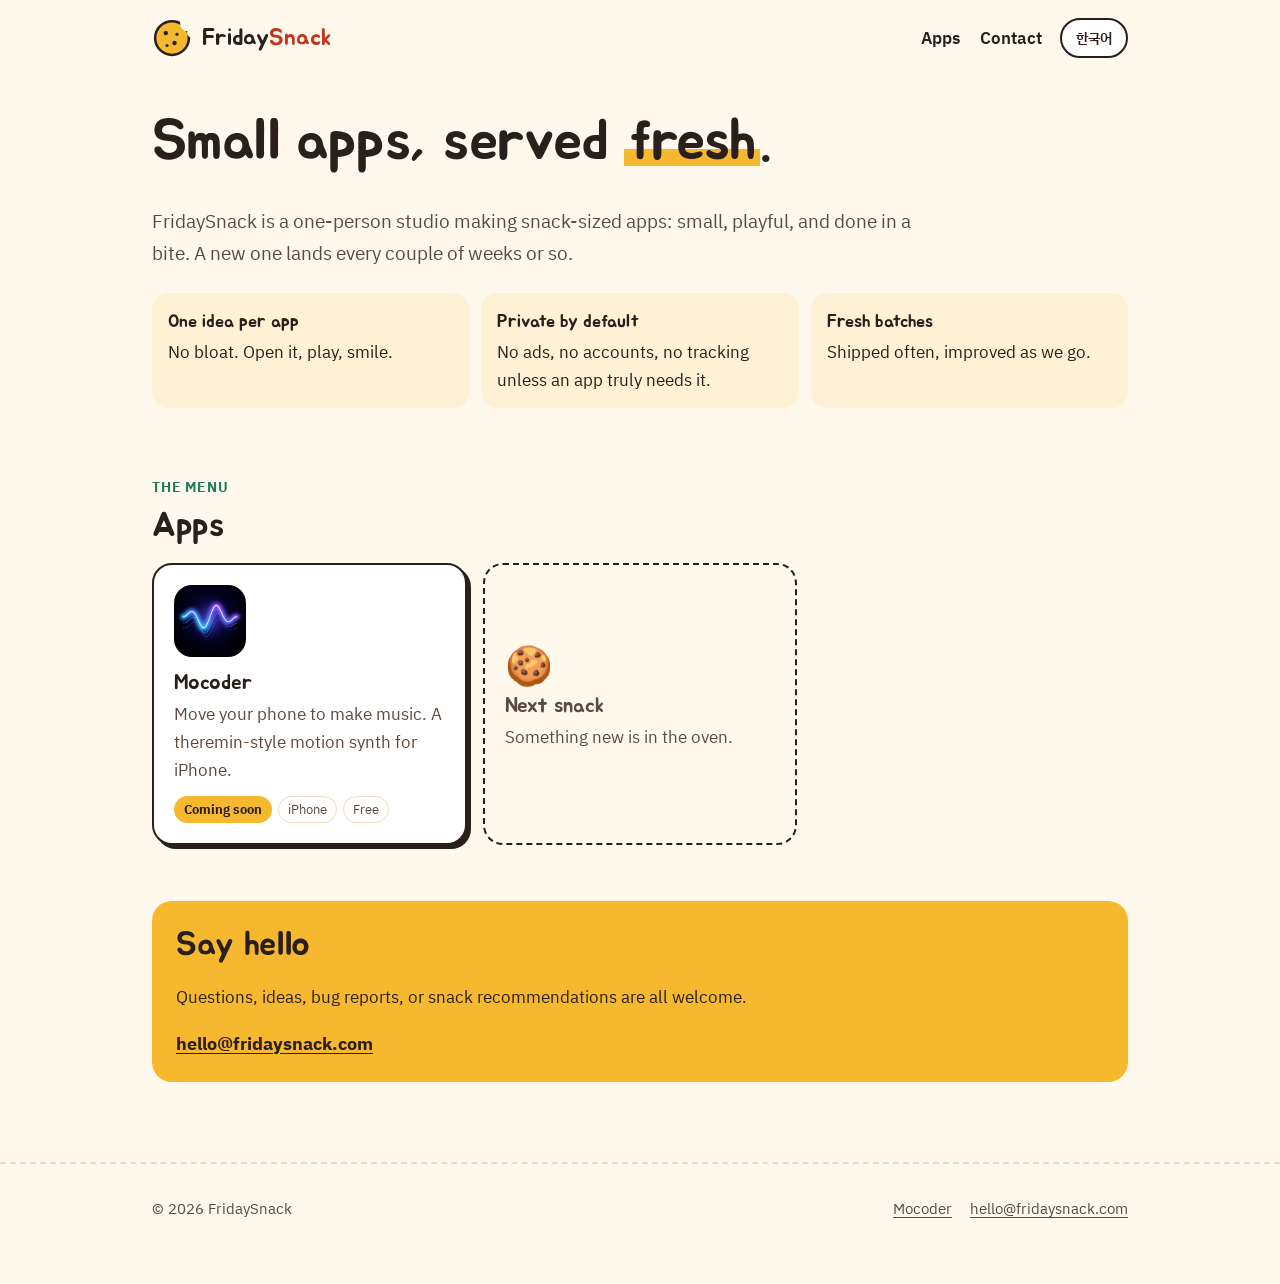
==== index.html @ 7e63fdcd "feat: FridaySnack static site with Mocoder app, privacy, and support pages Plain HTML + one CSS + ti" ====
<!doctype html>
<html lang="en" data-title-ko="FridaySnack — 한입 크기 앱 스튜디오">
<head>
<meta charset="utf-8">
<meta name="viewport" content="width=device-width, initial-scale=1">
<title>FridaySnack — snack-sized apps</title>
<script src="/assets/site.js"></script>
<meta name="description" content="FridaySnack is a one-person studio shipping small, playful, snack-sized apps on a regular basis. First up: Mocoder, a motion synthesizer for iPhone.">
<link rel="canonical" href="https://fridaysnack.com/">
<meta property="og:type" content="website">
<meta property="og:site_name" content="FridaySnack">
<meta property="og:title" content="FridaySnack — snack-sized apps">
<meta property="og:description" content="A one-person studio shipping small, playful apps regularly. First up: Mocoder, a motion synthesizer for iPhone.">
<meta property="og:url" content="https://fridaysnack.com/">
<meta property="og:image" content="https://fridaysnack.com/assets/og-fridaysnack.png">
<meta property="og:locale" content="en_US">
<meta property="og:locale:alternate" content="ko_KR">
<meta name="twitter:card" content="summary">
<meta name="theme-color" content="#fff8ec" media="(prefers-color-scheme: light)">
<meta name="theme-color" content="#1a1411" media="(prefers-color-scheme: dark)">
<link rel="icon" href="/favicon.svg" type="image/svg+xml">
<link rel="apple-touch-icon" href="/assets/apple-touch-icon.png">
<link rel="preconnect" href="https://fonts.googleapis.com">
<link rel="preconnect" href="https://fonts.gstatic.com" crossorigin>
<link rel="stylesheet" href="https://fonts.googleapis.com/css2?family=IBM+Plex+Sans+KR:wght@400;600;700&amp;family=Jua&amp;display=swap">
<link rel="stylesheet" href="/assets/site.css">
</head>
<body>
<a class="skip-link" href="#main"><span class="l-en" lang="en">Skip to content</span><span class="l-ko" lang="ko">본문 바로가기</span></a>

<header class="site-header">
  <div class="wrap">
    <a class="wordmark" href="/" aria-label="FridaySnack home">
      <svg viewBox="0 0 64 64" aria-hidden="true" focusable="false"><defs><mask id="bite-h"><rect width="64" height="64" fill="#fff"/><circle cx="57" cy="9" r="12" fill="#000"/><circle cx="63" cy="24" r="7" fill="#000"/></mask></defs><g mask="url(#bite-h)"><circle cx="32" cy="32" r="27" fill="#f5b82e" stroke="currentColor" stroke-width="4"/><circle cx="22" cy="24" r="3.5" fill="currentColor"/><circle cx="36" cy="40" r="3.5" fill="currentColor"/><circle cx="24" cy="44" r="2.5" fill="currentColor"/><circle cx="40" cy="26" r="2.5" fill="currentColor"/></g></svg>
      <span>Friday<span class="snack">Snack</span></span>
    </a>
    <nav class="site-nav" aria-label="Main">
      <a href="#apps"><span class="l-en" lang="en">Apps</span><span class="l-ko" lang="ko">앱</span></a>
      <a href="#contact"><span class="l-en" lang="en">Contact</span><span class="l-ko" lang="ko">문의</span></a>
      <button class="lang-toggle" type="button" hidden>한국어</button>
    </nav>
  </div>
</header>

<main id="main">
  <section class="hero">
    <div class="wrap">
      <h1>
        <span class="l-en" lang="en">Small apps, served <span class="squiggle">fresh</span>.</span>
        <span class="l-ko" lang="ko">작고 재밌는 앱을, <span class="squiggle">간식처럼</span>.</span>
      </h1>
      <p class="lede l-en" lang="en">FridaySnack is a one-person studio making snack-sized apps: small, playful, and done in a bite. A new one lands every couple of weeks or so.</p>
      <p class="lede l-ko" lang="ko">FridaySnack은 혼자 꾸리는 작은 스튜디오입니다. 한입에 즐길 수 있는 가볍고 재밌는 앱과 서비스를 2주에 하나쯤 꾸준히 내놓습니다.</p>
      <ul class="rules">
        <li>
          <strong><span class="l-en" lang="en">One idea per app</span><span class="l-ko" lang="ko">앱 하나에 아이디어 하나</span></strong>
          <span class="l-en" lang="en">No bloat. Open it, play, smile.</span><span class="l-ko" lang="ko">군더더기 없이. 열고, 놀고, 웃고.</span>
        </li>
        <li>
          <strong><span class="l-en" lang="en">Private by default</span><span class="l-ko" lang="ko">기본은 개인정보 보호</span></strong>
          <span class="l-en" lang="en">No ads, no accounts, no tracking unless an app truly needs it.</span><span class="l-ko" lang="ko">꼭 필요하지 않다면 광고, 계정, 추적은 없습니다.</span>
        </li>
        <li>
          <strong><span class="l-en" lang="en">Fresh batches</span><span class="l-ko" lang="ko">자주 굽기</span></strong>
          <span class="l-en" lang="en">Shipped often, improved as we go.</span><span class="l-ko" lang="ko">자주 내놓고, 쓰면서 다듬습니다.</span>
        </li>
      </ul>
    </div>
  </section>

  <section class="section" id="apps" aria-labelledby="apps-title">
    <div class="wrap">
      <span class="eyebrow"><span class="l-en" lang="en">The menu</span><span class="l-ko" lang="ko">메뉴판</span></span>
      <h2 id="apps-title"><span class="l-en" lang="en">Apps</span><span class="l-ko" lang="ko">앱</span></h2>
      <ul class="app-grid">
        <!-- One <li class="app-card"> per app. Copy this block to add a new one (see README). -->
        <li class="app-card">
          <img src="/mocoder/icon-256.png" width="72" height="72" alt="">
          <h3><a href="/mocoder/">Mocoder</a></h3>
          <p class="l-en" lang="en">Move your phone to make music. A theremin-style motion synth for iPhone.</p>
          <p class="l-ko" lang="ko">폰을 움직여 연주하는 모션 악기. 테레민처럼 공중에서 연주하는 iPhone 신디사이저.</p>
          <div class="meta">
            <span class="pill"><span class="l-en" lang="en">Coming soon</span><span class="l-ko" lang="ko">출시 예정</span></span>
            <span class="tag">iPhone</span>
            <span class="tag"><span class="l-en" lang="en">Free</span><span class="l-ko" lang="ko">무료</span></span>
          </div>
        </li>
        <li class="app-card app-card--next">
          <div class="oven" aria-hidden="true">🍪</div>
          <h3><span class="l-en" lang="en">Next snack</span><span class="l-ko" lang="ko">다음 간식</span></h3>
          <p class="l-en" lang="en">Something new is in the oven.</p>
          <p class="l-ko" lang="ko">새로운 앱이 오븐에서 굽히는 중입니다.</p>
        </li>
      </ul>
    </div>
  </section>

  <section class="section" id="contact" aria-labelledby="contact-title">
    <div class="wrap">
      <div class="contact-box">
        <h2 id="contact-title"><span class="l-en" lang="en">Say hello</span><span class="l-ko" lang="ko">연락하기</span></h2>
        <p class="l-en" lang="en">Questions, ideas, bug reports, or snack recommendations are all welcome.</p>
        <p class="l-ko" lang="ko">질문, 아이디어, 버그 제보, 간식 추천까지 무엇이든 환영합니다.</p>
        <a href="mailto:hello@fridaysnack.com">hello@fridaysnack.com</a>
      </div>
    </div>
  </section>
</main>

<footer class="site-footer">
  <div class="wrap">
    <p>© 2026 FridaySnack</p>
    <ul>
      <li><a href="/mocoder/">Mocoder</a></li>
      <li><a href="mailto:hello@fridaysnack.com">hello@fridaysnack.com</a></li>
    </ul>
  </div>
</footer>
</body>
</html>
---- assets/site.css ----
/* FridaySnack — shared stylesheet. One file for every page. */

:root {
  color-scheme: light dark;
  --bg: #fff8ec;
  --surface: #ffffff;
  --surface-2: #fff1d6;
  --ink: #2a1f1a;
  --ink-soft: #5c4a3f;
  --line: #ecdcc0;
  --accent: #f5b82e;      /* mustard */
  --accent-ink: #2a1f1a;
  --tomato: #c2371f;      /* links, highlights (>= 4.5:1 on --bg) */
  --mint: #1f7a5a;
  --focus: #2a6df4;
  --shadow: 0 1px 0 rgba(42, 31, 26, 0.06), 0 8px 24px rgba(42, 31, 26, 0.08);
  --radius: 20px;
  --font-display: "Jua", "IBM Plex Sans KR", system-ui, sans-serif;
  --font-body: "IBM Plex Sans KR", -apple-system, BlinkMacSystemFont,
    "Apple SD Gothic Neo", "Segoe UI", Roboto, sans-serif;
}

@media (prefers-color-scheme: dark) {
  :root {
    --bg: #1a1411;
    --surface: #251d18;
    --surface-2: #2f251e;
    --ink: #f6eee3;
    --ink-soft: #cbbcad;
    --line: #3d3128;
    --accent: #f5b82e;
    --accent-ink: #1a1411;
    --tomato: #ff8a73;
    --mint: #6fd6ad;
    --focus: #8fb4ff;
    --shadow: 0 1px 0 rgba(0, 0, 0, 0.3), 0 8px 24px rgba(0, 0, 0, 0.35);
  }
}

/* ---------- base ---------- */
*,
*::before,
*::after { box-sizing: border-box; }

html { -webkit-text-size-adjust: 100%; }

body {
  margin: 0;
  background: var(--bg);
  color: var(--ink);
  font-family: var(--font-body);
  font-size: 1.0625rem;
  line-height: 1.65;
  word-break: keep-all;
  overflow-wrap: anywhere;
}

img, svg { display: block; max-width: 100%; }

a { color: var(--tomato); text-underline-offset: 0.18em; }
a:hover { text-decoration-thickness: 2px; }

:focus-visible {
  outline: 3px solid var(--focus);
  outline-offset: 3px;
  border-radius: 6px;
}

h1, h2, h3 {
  font-family: var(--font-display);
  font-weight: 400;
  line-height: 1.2;
  letter-spacing: -0.01em;
  margin: 0 0 0.5em;
}
h1 { font-size: clamp(2.1rem, 7vw, 3.6rem); }
h2 { font-size: clamp(1.5rem, 4.5vw, 2.1rem); }
h3 { font-size: 1.3rem; }
p { margin: 0 0 1em; }

.skip-link {
  position: absolute;
  left: 16px;
  top: -100px;
  background: var(--accent);
  color: var(--accent-ink);
  padding: 8px 14px;
  border-radius: 999px;
  z-index: 10;
}
.skip-link:focus { top: 12px; }

.wrap {
  width: 100%;
  max-width: 1040px;
  margin: 0 auto;
  padding: 0 16px;
}
@media (min-width: 720px) { .wrap { padding: 0 32px; } }

.narrow { max-width: 760px; }

/* ---------- language toggle ----------
   No JS: <html> has no data-lang, so both languages show (EN first).
   With JS: site.js sets data-lang="en" | "ko" and the other one hides. */
html[data-lang="en"] .l-ko,
html[data-lang="ko"] .l-en { display: none !important; }
html:not([data-lang]) span.l-en + span.l-ko::before { content: " / "; }
html:not([data-lang]) .lang-toggle { display: none; }

.lang-toggle {
  font: inherit;
  font-size: 0.9rem;
  font-weight: 600;
  color: var(--ink);
  background: var(--surface);
  border: 2px solid var(--ink);
  border-radius: 999px;
  padding: 4px 14px;
  min-height: 40px;
  cursor: pointer;
}
.lang-toggle:hover { background: var(--accent); color: var(--accent-ink); }

/* ---------- header / footer ---------- */
.site-header { padding: 16px 0; }
.site-header .wrap {
  display: flex;
  align-items: center;
  justify-content: space-between;
  gap: 12px;
  flex-wrap: wrap;
}
.site-nav {
  display: flex;
  align-items: center;
  gap: 4px 16px;
  flex-wrap: wrap;
}
.site-nav a {
  color: var(--ink);
  text-decoration: none;
  font-weight: 600;
  padding: 8px 2px;
}
.site-nav a:hover { color: var(--tomato); }

.wordmark {
  display: inline-flex;
  align-items: center;
  gap: 10px;
  color: var(--ink);
  text-decoration: none;
  font-family: var(--font-display);
  font-size: 1.5rem;
  line-height: 1;
}
.wordmark svg { width: 40px; height: 40px; flex: none; }
.wordmark .snack { color: var(--tomato); }

.site-footer {
  margin-top: 72px;
  padding: 32px 0 48px;
  border-top: 2px dashed var(--line);
  color: var(--ink-soft);
  font-size: 0.95rem;
}
.site-footer .wrap {
  display: flex;
  flex-wrap: wrap;
  gap: 12px 24px;
  justify-content: space-between;
}
.site-footer ul {
  list-style: none;
  margin: 0;
  padding: 0;
  display: flex;
  flex-wrap: wrap;
  gap: 8px 18px;
}
.site-footer a { color: var(--ink-soft); }

/* ---------- sections ---------- */
.section { padding: 48px 0 8px; }
.eyebrow {
  display: inline-block;
  font-size: 0.85rem;
  font-weight: 700;
  letter-spacing: 0.06em;
  text-transform: uppercase;
  color: var(--mint);
  margin-bottom: 8px;
}
.lede { font-size: 1.2rem; color: var(--ink-soft); max-width: 40em; }

/* ---------- home hero ---------- */
.hero { padding: 32px 0 16px; }
.hero h1 .squiggle {
  background: linear-gradient(transparent 62%, var(--accent) 62%, var(--accent) 92%, transparent 92%);
  padding: 0 0.08em;
}

.rules {
  list-style: none;
  padding: 0;
  margin: 24px 0 0;
  display: grid;
  gap: 12px;
  grid-template-columns: repeat(auto-fit, minmax(200px, 1fr));
}
.rules li {
  background: var(--surface-2);
  border-radius: 16px;
  padding: 14px 16px;
}
.rules strong { display: block; font-family: var(--font-display); font-weight: 400; font-size: 1.15rem; }

/* ---------- app grid ---------- */
.app-grid {
  list-style: none;
  padding: 0;
  margin: 16px 0 0;
  display: grid;
  gap: 16px;
  grid-template-columns: repeat(auto-fill, minmax(260px, 1fr));
}
.app-card {
  position: relative;
  background: var(--surface);
  border: 2px solid var(--ink);
  border-radius: var(--radius);
  padding: 20px;
  box-shadow: 4px 4px 0 var(--ink);
  transition: transform 0.15s ease, box-shadow 0.15s ease;
}
.app-card:hover,
.app-card:focus-within { transform: translate(-2px, -2px); box-shadow: 6px 6px 0 var(--ink); }
.app-card img {
  width: 72px;
  height: 72px;
  border-radius: 18px;
  margin-bottom: 14px;
}
.app-card h3 { margin-bottom: 4px; }
.app-card h3 a { color: var(--ink); text-decoration: none; }
/* whole card clickable via the title link */
.app-card h3 a::after { content: ""; position: absolute; inset: 0; border-radius: var(--radius); }
.app-card p { color: var(--ink-soft); margin-bottom: 12px; }
.app-card--next {
  border-style: dashed;
  box-shadow: none;
  background: transparent;
  color: var(--ink-soft);
  display: flex;
  flex-direction: column;
  justify-content: center;
}
.app-card--next:hover { transform: none; box-shadow: none; }
.oven { font-size: 2.4rem; line-height: 1; margin-bottom: 10px; }

.pill {
  display: inline-block;
  font-size: 0.8rem;
  font-weight: 700;
  padding: 3px 10px;
  border-radius: 999px;
  background: var(--accent);
  color: var(--accent-ink);
}
.meta { display: flex; flex-wrap: wrap; gap: 6px; align-items: center; }
.tag {
  font-size: 0.8rem;
  padding: 2px 9px;
  border-radius: 999px;
  border: 1px solid var(--line);
  color: var(--ink-soft);
}

.contact-box {
  background: var(--accent);
  color: var(--accent-ink);
  border-radius: var(--radius);
  padding: 24px;
}
.contact-box a { color: var(--accent-ink); font-weight: 700; font-size: 1.15rem; }

/* ---------- app page (Mocoder) ---------- */
.breadcrumb { font-size: 0.95rem; margin: 0 0 12px; }
.breadcrumb a { color: var(--ink-soft); }

.app-hero {
  /* The app's own palette: deep night + neon blue/violet glow, same in both schemes */
  --glow-a: #38bdf8;
  --glow-b: #a855f7;
  background:
    radial-gradient(60% 80% at 20% 30%, rgba(56, 189, 248, 0.28), transparent 70%),
    radial-gradient(60% 80% at 85% 20%, rgba(168, 85, 247, 0.32), transparent 70%),
    #0b0a1f;
  color: #f2f0ff;
  border-radius: 28px;
  padding: 28px 20px 32px;
  display: grid;
  gap: 20px;
  align-items: center;
}
@media (min-width: 760px) {
  .app-hero { grid-template-columns: auto 1fr; padding: 48px; gap: 40px; }
}
.app-hero img.app-icon {
  width: 128px;
  height: 128px;
  border-radius: 29px;
  box-shadow: 0 0 0 1px rgba(255, 255, 255, 0.12), 0 12px 40px rgba(120, 90, 255, 0.45);
}
@media (min-width: 760px) { .app-hero img.app-icon { width: 180px; height: 180px; border-radius: 40px; } }
.app-hero h1 { margin-bottom: 0.15em; }
.app-hero .tagline { font-size: 1.25rem; color: #c9c4ff; margin-bottom: 0.6em; }
.app-hero p { color: #dcd8f5; }
.app-hero .facts { font-size: 0.95rem; color: #b8b3dc; margin: 14px 0 0; }

.store-btn {
  display: inline-flex;
  align-items: center;
  gap: 10px;
  min-height: 52px;
  padding: 10px 20px;
  border-radius: 14px;
  font-weight: 700;
  text-decoration: none;
  background: #ffffff;
  color: #0b0a1f;
  border: 2px solid #ffffff;
}
.store-btn--soon {
  background: transparent;
  color: #f2f0ff;
  border: 2px dashed rgba(242, 240, 255, 0.6);
  cursor: default;
}
.store-btn svg { width: 22px; height: 22px; flex: none; }

.steps {
  counter-reset: step;
  list-style: none;
  padding: 0;
  margin: 16px 0 0;
  display: grid;
  gap: 14px;
  grid-template-columns: repeat(auto-fit, minmax(220px, 1fr));
}
.steps li {
  counter-increment: step;
  background: var(--surface);
  border: 1px solid var(--line);
  border-radius: 16px;
  padding: 16px 16px 16px 60px;
  position: relative;
}
.steps li::before {
  content: counter(step);
  position: absolute;
  left: 16px;
  top: 14px;
  width: 32px;
  height: 32px;
  border-radius: 50%;
  background: var(--accent);
  color: var(--accent-ink);
  font-family: var(--font-display);
  font-size: 1.1rem;
  display: grid;
  place-items: center;
}

.cards {
  display: grid;
  gap: 16px;
  grid-template-columns: repeat(auto-fit, minmax(260px, 1fr));
  margin-top: 16px;
}
.card {
  background: var(--surface);
  border: 1px solid var(--line);
  border-radius: var(--radius);
  padding: 20px;
  box-shadow: var(--shadow);
}
.card p:last-child, .card ul:last-child { margin-bottom: 0; }
.card ul { padding-left: 1.2em; margin: 0 0 1em; }

.themes {
  list-style: none;
  padding: 0;
  margin: 16px 0 0;
  display: grid;
  gap: 12px;
  grid-template-columns: repeat(auto-fill, minmax(150px, 1fr));
}
.themes li {
  background: var(--surface);
  border: 1px solid var(--line);
  border-radius: 16px;
  padding: 10px 10px 12px;
  font-weight: 600;
  font-size: 0.95rem;
}
.swatch {
  height: 72px;
  border-radius: 10px;
  margin-bottom: 8px;
  background: #0b0a1f;
}
.sw-wave {
  background:
    repeating-linear-gradient(170deg, transparent 0 9px, rgba(120, 200, 255, 0.55) 9px 11px),
    #0b0a1f;
}
.sw-trail { background: linear-gradient(100deg, #0b0a1f 10%, #1b6f8f 45%, #6e3ad6 75%, #0b0a1f 100%); }
.sw-nebula {
  background:
    radial-gradient(circle at 30% 40%, #d946ef 0, transparent 45%),
    radial-gradient(circle at 70% 60%, #3b82f6 0, transparent 50%),
    #120a24;
}
.sw-kaleido { background: conic-gradient(from 0deg, #f472b6, #facc15, #34d399, #60a5fa, #a78bfa, #f472b6); }
.sw-warp { background: radial-gradient(circle, #ffffff 0 4%, #60a5fa 10%, #312e81 35%, #050414 70%); }
.sw-curtain {
  background:
    repeating-linear-gradient(90deg, rgba(52, 211, 153, 0.0) 0 6px, rgba(52, 211, 153, 0.35) 6px 8px),
    linear-gradient(180deg, #34d399 0%, #6d28d9 60%, #0b0a1f 100%);
}

.privacy-callout {
  display: grid;
  gap: 8px;
  background: var(--surface-2);
  border: 2px solid var(--mint);
  border-radius: var(--radius);
  padding: 24px;
}
.privacy-callout h2 { margin: 0; }
.checks { list-style: none; padding: 0; margin: 4px 0 8px; display: grid; gap: 4px; }
.checks li::before { content: "✓ "; color: var(--mint); font-weight: 700; }

.btn-row { display: flex; flex-wrap: wrap; gap: 10px; margin-top: 8px; }
.btn {
  display: inline-flex;
  align-items: center;
  min-height: 44px;
  padding: 8px 18px;
  border-radius: 999px;
  border: 2px solid var(--ink);
  color: var(--ink);
  background: var(--surface);
  font-weight: 700;
  text-decoration: none;
}
.btn:hover { background: var(--accent); color: var(--accent-ink); }

/* ---------- long-form docs (privacy, support) ---------- */
.doc h1 { font-size: clamp(1.9rem, 6vw, 2.8rem); }
.doc h2 { font-size: 1.4rem; margin-top: 2em; }
.doc .date { color: var(--ink-soft); }
.doc ol, .doc ul { padding-left: 1.3em; }
.doc li { margin-bottom: 0.4em; }
.doc .email { font-weight: 700; font-size: 1.15rem; }
/* When both languages show (no JS), set Korean blocks slightly apart */
html:not([data-lang]) .doc p.l-ko,
html:not([data-lang]) .doc div.l-ko { color: var(--ink-soft); }

details.faq {
  background: var(--surface);
  border: 1px solid var(--line);
  border-radius: 16px;
  padding: 0 18px;
  margin: 12px 0;
}
details.faq summary {
  cursor: pointer;
  font-weight: 700;
  padding: 14px 0;
  list-style-position: outside;
}
details.faq[open] summary { border-bottom: 1px dashed var(--line); margin-bottom: 12px; }
details.faq > div { padding-bottom: 6px; }

/* ---------- 404 ---------- */
.notfound { text-align: center; padding: 64px 0 24px; }
.notfound svg { width: 120px; height: 120px; margin: 0 auto 20px; }

@media (prefers-reduced-motion: reduce) {
  * { transition: none !important; }
}

.h3-size { font-size: 1.3rem; }
.btn-row--center { justify-content: center; }
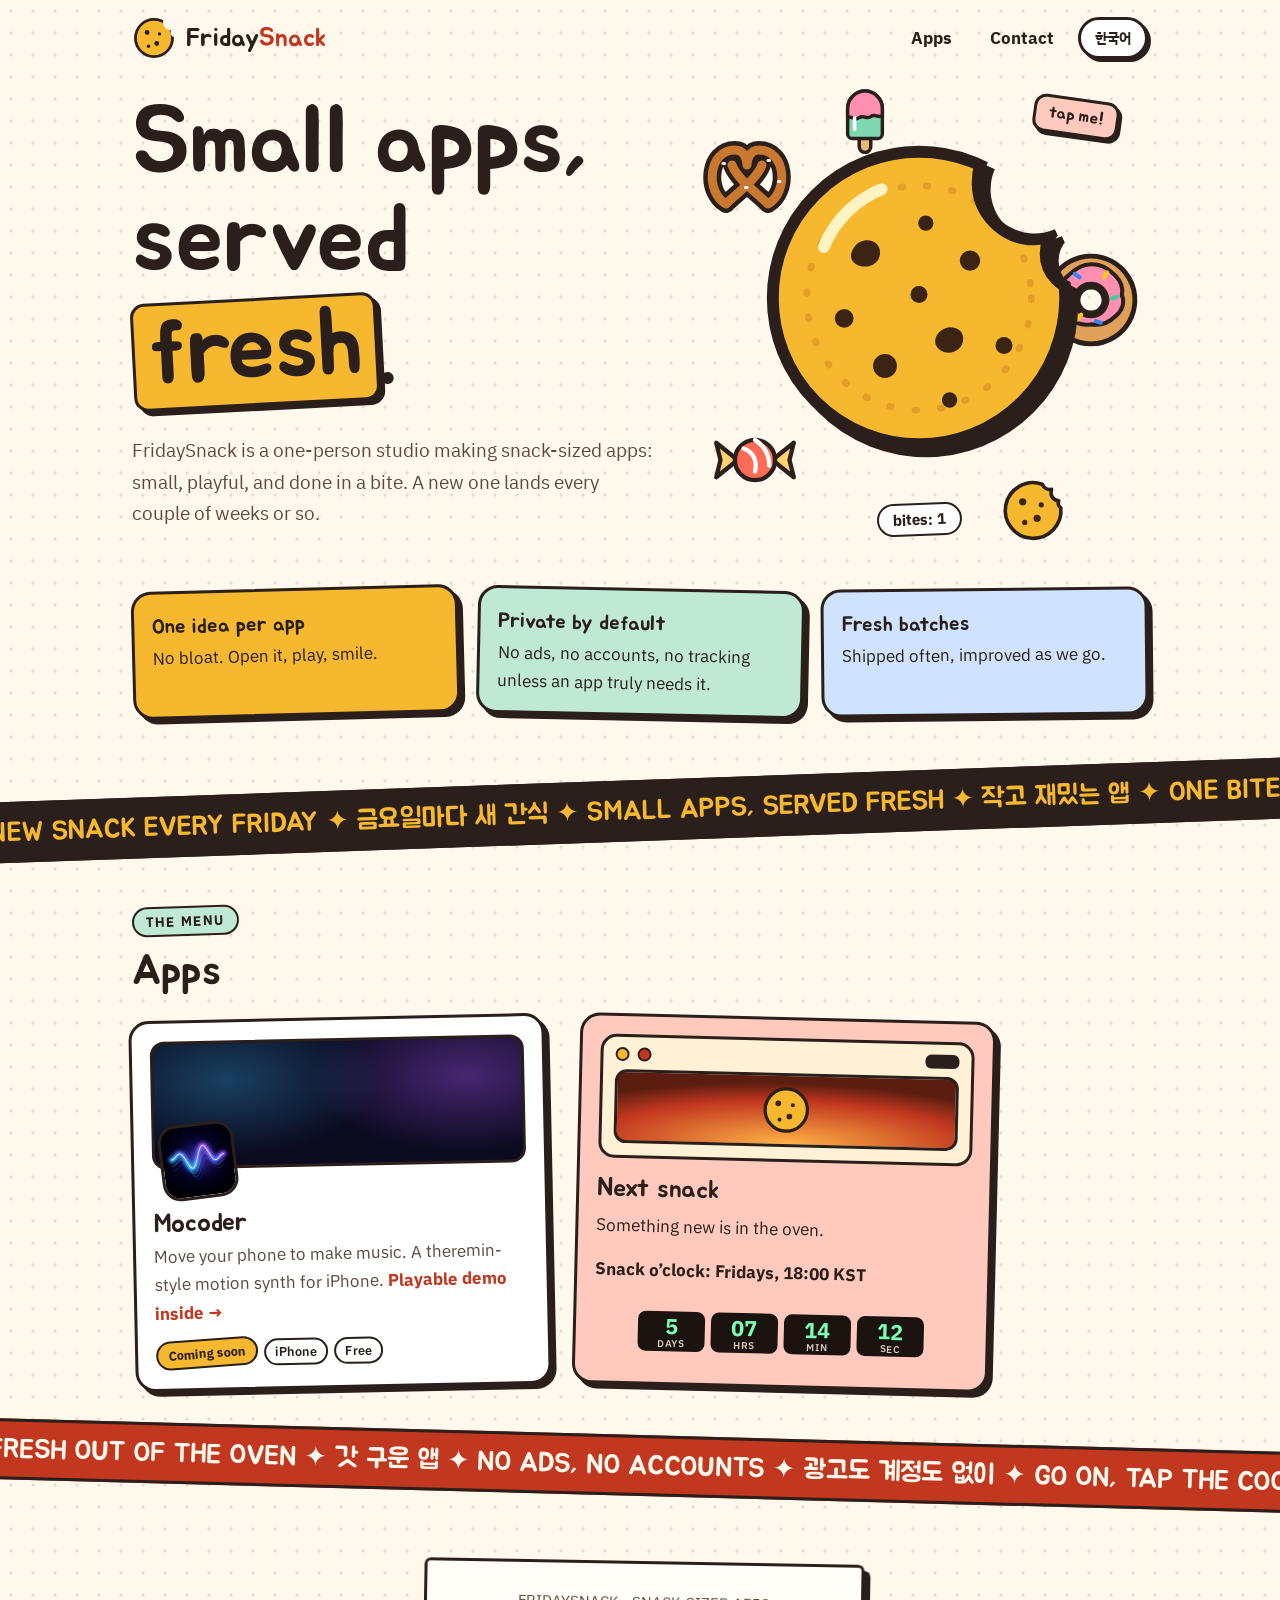
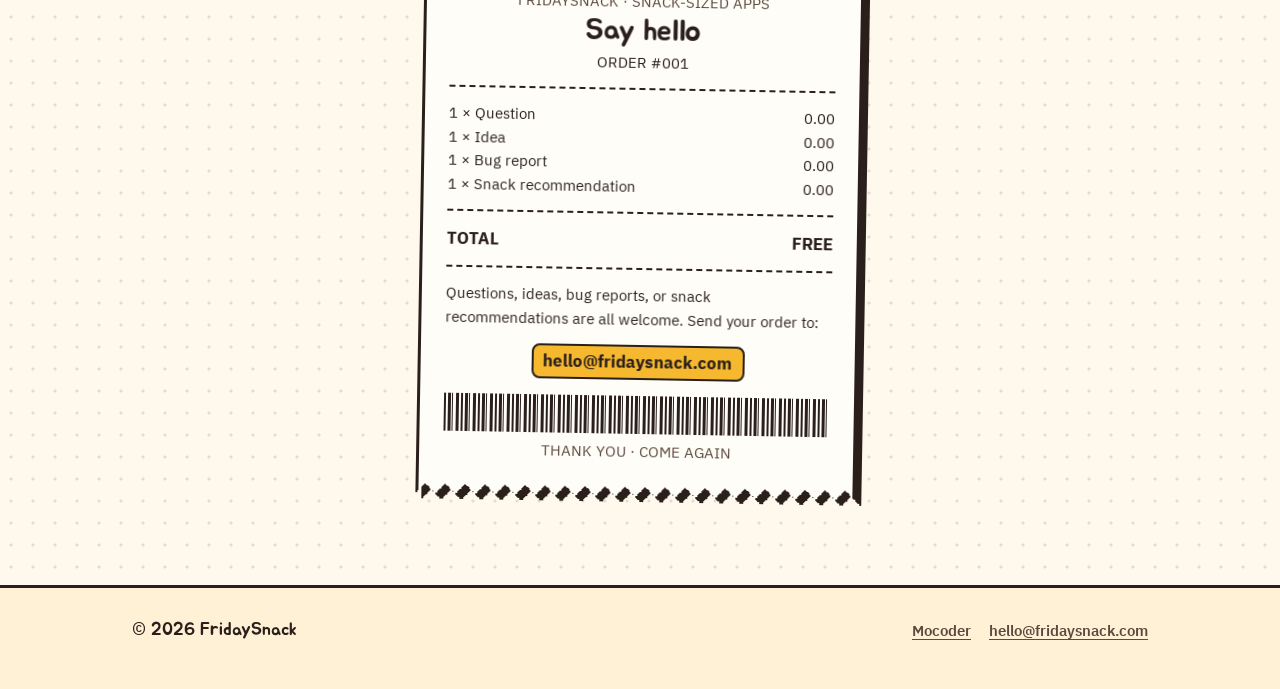
==== commit 75af5c2f: "feat: playful sticker redesign with bite-able cookie and theremin demo - Sticker / playful-brutalist" ====
--- a/index.html
+++ b/index.html
@@ -24,6 +24,7 @@
 <link rel="preconnect" href="https://fonts.gstatic.com" crossorigin>
 <link rel="stylesheet" href="https://fonts.googleapis.com/css2?family=IBM+Plex+Sans+KR:wght@400;600;700&amp;family=Jua&amp;display=swap">
 <link rel="stylesheet" href="/assets/site.css">
+<script src="/assets/home.js" defer></script>
 </head>
 <body>
 <a class="skip-link" href="#main"><span class="l-en" lang="en">Skip to content</span><span class="l-ko" lang="ko">본문 바로가기</span></a>
@@ -45,28 +46,91 @@
 <main id="main">
   <section class="hero">
     <div class="wrap">
-      <h1>
-        <span class="l-en" lang="en">Small apps, served <span class="squiggle">fresh</span>.</span>
-        <span class="l-ko" lang="ko">작고 재밌는 앱을, <span class="squiggle">간식처럼</span>.</span>
-      </h1>
-      <p class="lede l-en" lang="en">FridaySnack is a one-person studio making snack-sized apps: small, playful, and done in a bite. A new one lands every couple of weeks or so.</p>
-      <p class="lede l-ko" lang="ko">FridaySnack은 혼자 꾸리는 작은 스튜디오입니다. 한입에 즐길 수 있는 가볍고 재밌는 앱과 서비스를 2주에 하나쯤 꾸준히 내놓습니다.</p>
+      <div class="hero-copy">
+        <h1>
+          <span class="l-en" lang="en">Small apps, served <span class="squiggle">fresh</span>.</span>
+          <span class="l-ko" lang="ko">작고 재밌는 앱을, <span class="squiggle">간식처럼</span>.</span>
+        </h1>
+        <p class="lede l-en" lang="en">FridaySnack is a one-person studio making snack-sized apps: small, playful, and done in a bite. A new one lands every couple of weeks or so.</p>
+        <p class="lede l-ko" lang="ko">FridaySnack은 혼자 꾸리는 작은 스튜디오입니다. 한입에 즐길 수 있는 가볍고 재밌는 앱과 서비스를 2주에 하나쯤 꾸준히 내놓습니다.</p>
+      </div>
+
+      <div class="cookie-stage" data-anim>
+        <div class="floaters" aria-hidden="true">
+          <!-- Snack stickers. data-depth = parallax strength (home.js). -->
+          <div class="floater f-pretzel" data-depth="1.2">
+            <svg viewBox="0 0 64 64" focusable="false"><g fill="none" stroke-linecap="round" stroke-linejoin="round"><path d="M18 50C4 42 6 14 24 14c6 0 8 6 8 10 0-4 2-10 8-10 18 0 20 28 6 36M18 50c8-8 20-16 24-26M46 50c-8-8-20-16-24-26" stroke="currentColor" stroke-width="12"/><path d="M18 50C4 42 6 14 24 14c6 0 8 6 8 10 0-4 2-10 8-10 18 0 20 28 6 36M18 50c8-8 20-16 24-26M46 50c-8-8-20-16-24-26" stroke="#c8782f" stroke-width="6"/></g><g fill="#fff"><rect x="15" y="22" width="3" height="2" rx="1"/><rect x="45" y="20" width="3" height="2" rx="1"/><rect x="30" y="38" width="3" height="2" rx="1"/><rect x="52" y="34" width="3" height="2" rx="1"/></g></svg>
+          </div>
+          <div class="floater f-donut" data-depth="0.8">
+            <svg viewBox="0 0 64 64" focusable="false"><path d="M32 5a27 27 0 1 0 .01 0Zm0 19a8 8 0 1 1-.01 0Z" fill="#e0a05a" fill-rule="evenodd" stroke="currentColor" stroke-width="3"/><path d="M32 10c7 0 11 3 15 7 3 3 5 7 4 12 2 5 0 10-4 13-4 4-9 6-15 5-5 1-10-1-14-5-4-3-6-8-5-13-1-5 1-9 5-12 4-4 8-7 14-7Zm0 12a10 10 0 1 1-.01 0Z" fill="#ff8fb1" fill-rule="evenodd" stroke="currentColor" stroke-width="2.5"/><g stroke-width="2.5" stroke-linecap="round"><path d="M22 16l3 2" stroke="#3b82f6"/><path d="M42 15l-2 3" stroke="#facc15"/><path d="M48 30l-3 1" stroke="#34d399"/><path d="M18 34l3-1" stroke="#fff"/><path d="M38 46l-3-1" stroke="#3b82f6"/><path d="M24 44l2-3" stroke="#facc15"/></g></svg>
+          </div>
+          <div class="floater f-candy" data-depth="1.5">
+            <svg viewBox="0 0 64 64" focusable="false"><g stroke="currentColor" stroke-width="3" stroke-linejoin="round"><path d="M20 32 5 20l3 12-3 12Z" fill="#ffd36e"/><path d="m44 32 15-12-3 12 3 12Z" fill="#ffd36e"/><circle cx="32" cy="32" r="14" fill="#ff6b57"/></g><path d="M24 24c6 2 10 8 8 16M32 18c6 4 10 10 10 18" fill="none" stroke="#fff" stroke-width="3" stroke-linecap="round"/></svg>
+          </div>
+          <div class="floater f-cookie" data-depth="0.6">
+            <svg viewBox="0 0 64 64" focusable="false"><path d="M50 12a8 8 0 0 0 7 11 6 6 0 0 0 2 7A27 27 0 1 1 41 7a8 8 0 0 0 9 5Z" fill="#f5b82e" stroke="currentColor" stroke-width="3.5" stroke-linejoin="round"/><g fill="#3b2414"><circle cx="22" cy="24" r="3.5"/><circle cx="36" cy="40" r="3.5"/><circle cx="24" cy="44" r="2.5"/><circle cx="40" cy="27" r="2.5"/></g></svg>
+          </div>
+          <div class="floater f-popsicle" data-depth="1">
+            <svg viewBox="0 0 64 64" focusable="false"><g stroke="currentColor" stroke-width="3" stroke-linejoin="round"><rect x="27" y="40" width="10" height="20" rx="5" fill="#e8b77a"/><path d="M17 44V22a15 15 0 0 1 30 0v22a4 4 0 0 1-4 4H21a4 4 0 0 1-4-4Z" fill="#7fd8b0"/><path d="M17 22a15 15 0 0 1 30 0v6c-4 3-6-2-10 1s-6-2-10 1-6-2-10 0Z" fill="#ff8fb1"/></g><path d="M23 30v10" stroke="#fff" stroke-width="3" stroke-linecap="round"/></svg>
+          </div>
+        </div>
+
+        <span class="bite-hint js-only" aria-hidden="true"><span class="l-en" lang="en">tap me!</span><span class="l-ko" lang="ko">한입 먹어봐!</span></span>
+        <button class="cookie-btn" type="button" id="cookie" aria-describedby="bite-count">
+          <span class="visually-hidden"><span class="l-en" lang="en">Take a bite of the cookie</span><span class="l-ko" lang="ko">쿠키 한입 먹기</span></span>
+          <svg viewBox="0 0 200 200" aria-hidden="true" focusable="false">
+            <defs>
+              <mask id="cookie-bites" maskUnits="userSpaceOnUse" x="-20" y="-20" width="240" height="240">
+                <rect x="-20" y="-20" width="240" height="240" fill="#fff"/>
+                <g class="bite-holes" fill="#000"><circle cx="168" cy="32" r="30"/><circle cx="196" cy="74" r="18"/></g>
+              </mask>
+              <clipPath id="cookie-disc"><circle cx="100" cy="100" r="89.5"/></clipPath>
+            </defs>
+            <g mask="url(#cookie-bites)">
+              <circle cx="100" cy="100" r="86" fill="#f5b82e" stroke="currentColor" stroke-width="7"/>
+              <circle cx="100" cy="100" r="66" fill="none" stroke="#e39d2a" stroke-width="4" stroke-dasharray="1 14" stroke-linecap="round"/>
+              <path d="M44 70a62 62 0 0 1 34-34" fill="none" stroke="#fff3c4" stroke-width="7" stroke-linecap="round"/>
+              <g fill="#3b2414">
+                <path d="M62 70c4-6 14-5 15 2s-6 11-12 9-6-7-3-11Z"/>
+                <path d="M112 120c5-5 14-3 14 4s-8 10-13 7-4-8-1-11Z"/>
+                <circle cx="80" cy="140" r="7"/>
+                <circle cx="130" cy="78" r="6"/>
+                <circle cx="100" cy="98" r="5"/>
+                <circle cx="150" cy="128" r="5"/>
+                <circle cx="56" cy="112" r="5.5"/>
+                <circle cx="104" cy="56" r="4.5"/>
+                <circle cx="118" cy="160" r="4.5"/>
+              </g>
+              <g class="bite-rims" clip-path="url(#cookie-disc)" fill="none" stroke="currentColor" stroke-width="14"><circle cx="168" cy="32" r="30"/><circle cx="196" cy="74" r="18"/></g>
+            </g>
+          </svg>
+        </button>
+        <p class="bite-count js-only" id="bite-count" aria-live="polite"><span class="l-en" lang="en">bites: <b data-bites>1</b></span><span class="l-ko" lang="ko">먹은 횟수: <b data-bites>1</b></span></p>
+      </div>
+
       <ul class="rules">
-        <li>
+        <li class="sticker sticker--poke">
           <strong><span class="l-en" lang="en">One idea per app</span><span class="l-ko" lang="ko">앱 하나에 아이디어 하나</span></strong>
           <span class="l-en" lang="en">No bloat. Open it, play, smile.</span><span class="l-ko" lang="ko">군더더기 없이. 열고, 놀고, 웃고.</span>
         </li>
-        <li>
+        <li class="sticker sticker--poke">
           <strong><span class="l-en" lang="en">Private by default</span><span class="l-ko" lang="ko">기본은 개인정보 보호</span></strong>
           <span class="l-en" lang="en">No ads, no accounts, no tracking unless an app truly needs it.</span><span class="l-ko" lang="ko">꼭 필요하지 않다면 광고, 계정, 추적은 없습니다.</span>
         </li>
-        <li>
+        <li class="sticker sticker--poke">
           <strong><span class="l-en" lang="en">Fresh batches</span><span class="l-ko" lang="ko">자주 굽기</span></strong>
           <span class="l-en" lang="en">Shipped often, improved as we go.</span><span class="l-ko" lang="ko">자주 내놓고, 쓰면서 다듬습니다.</span>
         </li>
       </ul>
     </div>
   </section>
+
+  <div class="ticker" data-anim>
+    <div class="ticker-track">
+      <p>NEW SNACK EVERY FRIDAY ✦ <span lang="ko">금요일마다 새 간식</span> ✦ SMALL APPS, SERVED FRESH ✦ <span lang="ko">작고 재밌는 앱</span> ✦ ONE BITE, ONE IDEA ✦ <span lang="ko">한입 크기 앱</span> ✦ NEW SNACK EVERY FRIDAY ✦ <span lang="ko">금요일마다 새 간식</span> ✦ SMALL APPS, SERVED FRESH ✦ <span lang="ko">작고 재밌는 앱</span> ✦ ONE BITE, ONE IDEA ✦ <span lang="ko">한입 크기 앱</span> ✦</p>
+      <p aria-hidden="true">NEW SNACK EVERY FRIDAY ✦ <span lang="ko">금요일마다 새 간식</span> ✦ SMALL APPS, SERVED FRESH ✦ <span lang="ko">작고 재밌는 앱</span> ✦ ONE BITE, ONE IDEA ✦ <span lang="ko">한입 크기 앱</span> ✦ NEW SNACK EVERY FRIDAY ✦ <span lang="ko">금요일마다 새 간식</span> ✦ SMALL APPS, SERVED FRESH ✦ <span lang="ko">작고 재밌는 앱</span> ✦ ONE BITE, ONE IDEA ✦ <span lang="ko">한입 크기 앱</span> ✦</p>
+    </div>
+  </div>
 
   <section class="section" id="apps" aria-labelledby="apps-title">
     <div class="wrap">
@@ -74,34 +138,74 @@
       <h2 id="apps-title"><span class="l-en" lang="en">Apps</span><span class="l-ko" lang="ko">앱</span></h2>
       <ul class="app-grid">
         <!-- One <li class="app-card"> per app. Copy this block to add a new one (see README). -->
-        <li class="app-card">
-          <img src="/mocoder/icon-256.png" width="72" height="72" alt="">
+        <li class="app-card sticker sticker--poke" id="mocoder-card">
+          <div class="wave-panel" aria-hidden="true">
+            <svg viewBox="0 0 300 120" preserveAspectRatio="none" focusable="false"><path d="M0 60C25 20 50 20 75 60S125 100 150 60 200 20 225 60 275 100 300 60" fill="none" stroke="#7dd3fc" stroke-width="3"/></svg>
+            <canvas></canvas>
+          </div>
+          <img src="/mocoder/icon-256.png" width="76" height="76" alt="">
           <h3><a href="/mocoder/">Mocoder</a></h3>
-          <p class="l-en" lang="en">Move your phone to make music. A theremin-style motion synth for iPhone.</p>
-          <p class="l-ko" lang="ko">폰을 움직여 연주하는 모션 악기. 테레민처럼 공중에서 연주하는 iPhone 신디사이저.</p>
+          <p class="l-en" lang="en">Move your phone to make music. A theremin-style motion synth for iPhone. <span class="try">Playable demo inside →</span></p>
+          <p class="l-ko" lang="ko">폰을 움직여 연주하는 모션 악기. 테레민처럼 공중에서 연주하는 iPhone 신디사이저. <span class="try">브라우저 체험판 있음 →</span></p>
           <div class="meta">
             <span class="pill"><span class="l-en" lang="en">Coming soon</span><span class="l-ko" lang="ko">출시 예정</span></span>
             <span class="tag">iPhone</span>
             <span class="tag"><span class="l-en" lang="en">Free</span><span class="l-ko" lang="ko">무료</span></span>
           </div>
         </li>
-        <li class="app-card app-card--next">
-          <div class="oven" aria-hidden="true">🍪</div>
+        <li class="app-card app-card--next sticker sticker--poke">
+          <div class="oven" aria-hidden="true" data-anim>
+            <div class="oven-knobs"><i></i><i></i><i></i></div>
+            <div class="oven-window">
+              <svg viewBox="0 0 64 64" focusable="false"><circle cx="32" cy="32" r="26" fill="#f5b82e" stroke="currentColor" stroke-width="4"/><g fill="#3b2414"><circle cx="22" cy="24" r="3.5"/><circle cx="36" cy="40" r="3.5"/><circle cx="24" cy="44" r="2.5"/><circle cx="40" cy="26" r="2.5"/></g></svg>
+            </div>
+          </div>
           <h3><span class="l-en" lang="en">Next snack</span><span class="l-ko" lang="ko">다음 간식</span></h3>
           <p class="l-en" lang="en">Something new is in the oven.</p>
           <p class="l-ko" lang="ko">새로운 앱이 오븐에서 굽히는 중입니다.</p>
+          <p class="oven-when"><span class="l-en" lang="en">Snack o’clock: Fridays, 18:00 KST</span><span class="l-ko" lang="ko">간식 시간: 매주 금요일 18:00 (한국 시간)</span></p>
+          <div class="oven-time js-only" id="oven-timer" role="timer">
+            <span><b data-t="d">0</b><small><span class="l-en" lang="en">days</span><span class="l-ko" lang="ko">일</span></small></span>
+            <span><b data-t="h">00</b><small><span class="l-en" lang="en">hrs</span><span class="l-ko" lang="ko">시간</span></small></span>
+            <span><b data-t="m">00</b><small><span class="l-en" lang="en">min</span><span class="l-ko" lang="ko">분</span></small></span>
+            <span><b data-t="s">00</b><small><span class="l-en" lang="en">sec</span><span class="l-ko" lang="ko">초</span></small></span>
+          </div>
+          <p class="oven-done" id="oven-done" hidden><span class="l-en" lang="en">Ding! It’s snack time.</span><span class="l-ko" lang="ko">띵! 간식 시간이에요.</span></p>
         </li>
       </ul>
     </div>
   </section>
+
+  <div class="ticker ticker--alt" data-anim>
+    <div class="ticker-track">
+      <p>FRESH OUT OF THE OVEN ✦ <span lang="ko">갓 구운 앱</span> ✦ NO ADS, NO ACCOUNTS ✦ <span lang="ko">광고도 계정도 없이</span> ✦ GO ON, TAP THE COOKIE ✦ <span lang="ko">쿠키를 눌러 보세요</span> ✦ FRESH OUT OF THE OVEN ✦ <span lang="ko">갓 구운 앱</span> ✦ NO ADS, NO ACCOUNTS ✦ <span lang="ko">광고도 계정도 없이</span> ✦ GO ON, TAP THE COOKIE ✦ <span lang="ko">쿠키를 눌러 보세요</span> ✦</p>
+      <p aria-hidden="true">FRESH OUT OF THE OVEN ✦ <span lang="ko">갓 구운 앱</span> ✦ NO ADS, NO ACCOUNTS ✦ <span lang="ko">광고도 계정도 없이</span> ✦ GO ON, TAP THE COOKIE ✦ <span lang="ko">쿠키를 눌러 보세요</span> ✦ FRESH OUT OF THE OVEN ✦ <span lang="ko">갓 구운 앱</span> ✦ NO ADS, NO ACCOUNTS ✦ <span lang="ko">광고도 계정도 없이</span> ✦ GO ON, TAP THE COOKIE ✦ <span lang="ko">쿠키를 눌러 보세요</span> ✦</p>
+    </div>
+  </div>
 
   <section class="section" id="contact" aria-labelledby="contact-title">
     <div class="wrap">
-      <div class="contact-box">
-        <h2 id="contact-title"><span class="l-en" lang="en">Say hello</span><span class="l-ko" lang="ko">연락하기</span></h2>
-        <p class="l-en" lang="en">Questions, ideas, bug reports, or snack recommendations are all welcome.</p>
-        <p class="l-ko" lang="ko">질문, 아이디어, 버그 제보, 간식 추천까지 무엇이든 환영합니다.</p>
-        <a href="mailto:hello@fridaysnack.com">hello@fridaysnack.com</a>
+      <div class="receipt-wrap">
+        <div class="receipt">
+          <p class="r-center r-muted">FRIDAYSNACK · SNACK-SIZED APPS</p>
+          <h2 id="contact-title"><span class="l-en" lang="en">Say hello</span><span class="l-ko" lang="ko">연락하기</span></h2>
+          <p class="r-center">ORDER #001</p>
+          <hr>
+          <ul>
+            <li><span><span class="l-en" lang="en">1 × Question</span><span class="l-ko" lang="ko">1 × 질문</span></span><span>0.00</span></li>
+            <li><span><span class="l-en" lang="en">1 × Idea</span><span class="l-ko" lang="ko">1 × 아이디어</span></span><span>0.00</span></li>
+            <li><span><span class="l-en" lang="en">1 × Bug report</span><span class="l-ko" lang="ko">1 × 버그 제보</span></span><span>0.00</span></li>
+            <li><span><span class="l-en" lang="en">1 × Snack recommendation</span><span class="l-ko" lang="ko">1 × 간식 추천</span></span><span>0.00</span></li>
+          </ul>
+          <hr>
+          <p class="r-row r-total"><span><span class="l-en" lang="en">TOTAL</span><span class="l-ko" lang="ko">합계</span></span><span><span class="l-en" lang="en">FREE</span><span class="l-ko" lang="ko">무료</span></span></p>
+          <hr>
+          <p class="l-en" lang="en">Questions, ideas, bug reports, or snack recommendations are all welcome. Send your order to:</p>
+          <p class="l-ko" lang="ko">질문, 아이디어, 버그 제보, 간식 추천까지 무엇이든 환영합니다. 주문은 여기로:</p>
+          <p class="r-mail"><a href="mailto:hello@fridaysnack.com">hello@fridaysnack.com</a></p>
+          <div class="barcode" aria-hidden="true"></div>
+          <p class="r-center r-muted"><span class="l-en" lang="en">THANK YOU · COME AGAIN</span><span class="l-ko" lang="ko">감사합니다 · 또 오세요</span></p>
+        </div>
       </div>
     </div>
   </section>
--- a/assets/site.css
+++ b/assets/site.css
@@ -1,38 +1,68 @@
-/* FridaySnack — shared stylesheet. One file for every page. */
+/* FridaySnack — shared stylesheet. One file for every page.
+   Look: "sticker / playful brutalist" — thick outlines, hard offset shadows,
+   slightly crooked cards on a dotted bakery-paper background. */
 
 :root {
   color-scheme: light dark;
   --bg: #fff8ec;
+  --dot: rgba(42, 31, 26, 0.13);
   --surface: #ffffff;
   --surface-2: #fff1d6;
   --ink: #2a1f1a;
   --ink-soft: #5c4a3f;
   --line: #ecdcc0;
+  --outline: #2a1f1a;     /* sticker outlines */
+  --shadow-c: #2a1f1a;    /* hard offset shadow colour */
   --accent: #f5b82e;      /* mustard */
   --accent-ink: #2a1f1a;
   --tomato: #c2371f;      /* links, highlights (>= 4.5:1 on --bg) */
   --mint: #1f7a5a;
   --focus: #2a6df4;
+  /* sticker fills (text on them is --ink) */
+  --st-mustard: #f5b82e;
+  --st-mint: #bfe9d4;
+  --st-tomato: #ffcabd;
+  --st-sky: #cfe3ff;
+  --st-grape: #e5d6ff;
+  --ticker-bg: #2a1f1a;
+  --ticker-ink: #f5b82e;
+  --ticker2-bg: #c2371f;
+  --ticker2-ink: #fff8ec;
   --shadow: 0 1px 0 rgba(42, 31, 26, 0.06), 0 8px 24px rgba(42, 31, 26, 0.08);
   --radius: 20px;
+  --bw: 3px;              /* border width */
+  --spring: cubic-bezier(0.34, 1.56, 0.64, 1);
   --font-display: "Jua", "IBM Plex Sans KR", system-ui, sans-serif;
   --font-body: "IBM Plex Sans KR", -apple-system, BlinkMacSystemFont,
     "Apple SD Gothic Neo", "Segoe UI", Roboto, sans-serif;
+  --font-mono: ui-monospace, "SF Mono", Menlo, Consolas, "IBM Plex Sans KR", monospace;
 }
 
 @media (prefers-color-scheme: dark) {
   :root {
     --bg: #1a1411;
-    --surface: #251d18;
-    --surface-2: #2f251e;
+    --dot: rgba(246, 238, 227, 0.1);
+    --surface: #2a201a;
+    --surface-2: #33271f;
     --ink: #f6eee3;
-    --ink-soft: #cbbcad;
-    --line: #3d3128;
+    --ink-soft: #d6c8ba;
+    --line: #4a3b30;
+    --outline: #f6eee3;
+    --shadow-c: #f5b82e;
     --accent: #f5b82e;
     --accent-ink: #1a1411;
     --tomato: #ff8a73;
     --mint: #6fd6ad;
     --focus: #8fb4ff;
+    --st-mustard: #f5b82e;
+    --st-mint: #1d4a3a;
+    --st-tomato: #5a2419;
+    --st-sky: #1f3354;
+    --st-grape: #3b2a5e;
+    --ticker-bg: #f5b82e;
+    --ticker-ink: #1a1411;
+    --ticker2-bg: #ff8a73;
+    --ticker2-ink: #1a1411;
     --shadow: 0 1px 0 rgba(0, 0, 0, 0.3), 0 8px 24px rgba(0, 0, 0, 0.35);
   }
 }
@@ -46,13 +76,16 @@
 
 body {
   margin: 0;
-  background: var(--bg);
+  background:
+    radial-gradient(circle, var(--dot) 1.3px, transparent 1.8px) 0 0 / 22px 22px,
+    var(--bg);
   color: var(--ink);
   font-family: var(--font-body);
   font-size: 1.0625rem;
   line-height: 1.65;
   word-break: keep-all;
   overflow-wrap: anywhere;
+  overflow-x: hidden;
 }
 
 img, svg { display: block; max-width: 100%; }
@@ -69,13 +102,13 @@
 h1, h2, h3 {
   font-family: var(--font-display);
   font-weight: 400;
-  line-height: 1.2;
+  line-height: 1.15;
   letter-spacing: -0.01em;
   margin: 0 0 0.5em;
 }
-h1 { font-size: clamp(2.1rem, 7vw, 3.6rem); }
-h2 { font-size: clamp(1.5rem, 4.5vw, 2.1rem); }
-h3 { font-size: 1.3rem; }
+h1 { font-size: clamp(2.4rem, 9vw, 4.4rem); }
+h2 { font-size: clamp(1.8rem, 6vw, 2.6rem); }
+h3 { font-size: 1.35rem; }
 p { margin: 0 0 1em; }
 
 .skip-link {
@@ -86,19 +119,34 @@
   color: var(--accent-ink);
   padding: 8px 14px;
   border-radius: 999px;
+  border: var(--bw) solid var(--outline);
   z-index: 10;
 }
 .skip-link:focus { top: 12px; }
 
 .wrap {
   width: 100%;
-  max-width: 1040px;
+  max-width: 1080px;
   margin: 0 auto;
   padding: 0 16px;
 }
 @media (min-width: 720px) { .wrap { padding: 0 32px; } }
 
-.narrow { max-width: 760px; }
+.narrow { max-width: 780px; }
+
+.visually-hidden {
+  position: absolute !important;
+  width: 1px;
+  height: 1px;
+  overflow: hidden;
+  clip: rect(0 0 0 0);
+  clip-path: inset(50%);
+  white-space: nowrap;
+}
+
+/* Elements that only make sense with JS. site.js adds .js to <html>. */
+html:not(.js) .js-only { display: none !important; }
+.js .no-js-only { display: none !important; }
 
 /* ---------- language toggle ----------
    No JS: <html> has no data-lang, so both languages show (EN first).
@@ -108,22 +156,48 @@
 html:not([data-lang]) span.l-en + span.l-ko::before { content: " / "; }
 html:not([data-lang]) .lang-toggle { display: none; }
 
-.lang-toggle {
+/* ---------- sticker primitive ---------- */
+.sticker {
+  background: var(--surface);
+  border: var(--bw) solid var(--outline);
+  border-radius: var(--radius);
+  box-shadow: 5px 5px 0 var(--shadow-c);
+  transform: rotate(var(--rot, 0deg));
+  transition: transform 0.35s var(--spring), box-shadow 0.35s var(--spring);
+}
+.sticker--poke:hover,
+.sticker--poke:focus-within {
+  transform: rotate(calc(var(--rot, 0deg) * -1.6)) translate(-3px, -5px) scale(1.015);
+  box-shadow: 9px 10px 0 var(--shadow-c);
+}
+.sticker--poke:active {
+  transform: rotate(var(--rot, 0deg)) translate(3px, 3px);
+  box-shadow: 1px 1px 0 var(--shadow-c);
+  transition-duration: 0.08s;
+}
+
+.lang-toggle,
+.chip-btn {
   font: inherit;
   font-size: 0.9rem;
-  font-weight: 600;
+  font-weight: 700;
   color: var(--ink);
   background: var(--surface);
-  border: 2px solid var(--ink);
+  border: var(--bw) solid var(--outline);
   border-radius: 999px;
   padding: 4px 14px;
-  min-height: 40px;
+  min-height: 42px;
   cursor: pointer;
-}
-.lang-toggle:hover { background: var(--accent); color: var(--accent-ink); }
+  box-shadow: 3px 3px 0 var(--shadow-c);
+  transition: transform 0.25s var(--spring), box-shadow 0.25s var(--spring), background 0.15s;
+}
+.lang-toggle:hover,
+.chip-btn:hover { background: var(--accent); color: var(--accent-ink); transform: translate(-1px, -2px) rotate(-2deg); box-shadow: 5px 5px 0 var(--shadow-c); }
+.lang-toggle:active,
+.chip-btn:active { transform: translate(2px, 2px); box-shadow: 0 0 0 var(--shadow-c); }
 
 /* ---------- header / footer ---------- */
-.site-header { padding: 16px 0; }
+.site-header { padding: 16px 0 8px; position: relative; z-index: 3; }
 .site-header .wrap {
   display: flex;
   align-items: center;
@@ -134,16 +208,23 @@
 .site-nav {
   display: flex;
   align-items: center;
-  gap: 4px 16px;
+  gap: 6px 10px;
   flex-wrap: wrap;
 }
 .site-nav a {
   color: var(--ink);
   text-decoration: none;
-  font-weight: 600;
-  padding: 8px 2px;
-}
-.site-nav a:hover { color: var(--tomato); }
+  font-weight: 700;
+  padding: 6px 12px;
+  border: 2px solid transparent;
+  border-radius: 999px;
+  transition: transform 0.25s var(--spring), border-color 0.15s, background 0.15s;
+}
+.site-nav a:hover {
+  border-color: var(--outline);
+  background: var(--surface);
+  transform: rotate(-3deg);
+}
 
 .wordmark {
   display: inline-flex;
@@ -152,16 +233,24 @@
   color: var(--ink);
   text-decoration: none;
   font-family: var(--font-display);
-  font-size: 1.5rem;
+  font-size: 1.65rem;
   line-height: 1;
 }
-.wordmark svg { width: 40px; height: 40px; flex: none; }
+.wordmark svg {
+  width: 44px;
+  height: 44px;
+  flex: none;
+  color: var(--outline);
+  transition: transform 0.4s var(--spring);
+}
+.wordmark:hover svg { transform: rotate(-20deg) scale(1.12); }
 .wordmark .snack { color: var(--tomato); }
 
 .site-footer {
-  margin-top: 72px;
-  padding: 32px 0 48px;
-  border-top: 2px dashed var(--line);
+  margin-top: 80px;
+  padding: 28px 0 44px;
+  border-top: var(--bw) solid var(--outline);
+  background: var(--surface-2);
   color: var(--ink-soft);
   font-size: 0.95rem;
 }
@@ -170,7 +259,9 @@
   flex-wrap: wrap;
   gap: 12px 24px;
   justify-content: space-between;
-}
+  align-items: center;
+}
+.site-footer p { margin: 0; font-family: var(--font-display); font-size: 1.1rem; color: var(--ink); }
 .site-footer ul {
   list-style: none;
   margin: 0;
@@ -179,114 +270,448 @@
   flex-wrap: wrap;
   gap: 8px 18px;
 }
-.site-footer a { color: var(--ink-soft); }
+.site-footer a { color: var(--ink-soft); font-weight: 600; }
+.site-footer a:hover { color: var(--tomato); }
 
 /* ---------- sections ---------- */
-.section { padding: 48px 0 8px; }
+.section { padding: 56px 0 8px; }
 .eyebrow {
   display: inline-block;
   font-size: 0.85rem;
   font-weight: 700;
-  letter-spacing: 0.06em;
+  letter-spacing: 0.08em;
   text-transform: uppercase;
-  color: var(--mint);
-  margin-bottom: 8px;
-}
-.lede { font-size: 1.2rem; color: var(--ink-soft); max-width: 40em; }
+  color: var(--ink);
+  background: var(--st-mint);
+  border: 2px solid var(--outline);
+  border-radius: 999px;
+  padding: 2px 12px;
+  margin-bottom: 12px;
+  transform: rotate(-2deg);
+}
+.lede { font-size: 1.2rem; color: var(--ink-soft); max-width: 36em; }
 
 /* ---------- home hero ---------- */
-.hero { padding: 32px 0 16px; }
+.hero { padding: 24px 0 24px; position: relative; }
+.hero .wrap {
+  display: grid;
+  gap: 8px 32px;
+  align-items: center;
+}
+@media (min-width: 880px) {
+  .hero .wrap { grid-template-columns: 1.15fr 1fr; }
+}
+.hero h1 {
+  font-size: clamp(3rem, 13vw, 6rem);
+  line-height: 1.02;
+  margin-bottom: 0.3em;
+}
 .hero h1 .squiggle {
-  background: linear-gradient(transparent 62%, var(--accent) 62%, var(--accent) 92%, transparent 92%);
-  padding: 0 0.08em;
-}
-
+  display: inline-block;
+  background: var(--accent);
+  color: var(--accent-ink);
+  border: var(--bw) solid var(--outline);
+  border-radius: 14px;
+  padding: 0 0.14em 0.04em;
+  box-shadow: 5px 5px 0 var(--shadow-c);
+  transform: rotate(-3deg);
+  margin-top: 0.08em;
+}
+
+/* cookie stage: big bite-able cookie + floating snack stickers */
+.cookie-stage {
+  position: relative;
+  display: grid;
+  place-items: center;
+  min-height: 330px;
+  padding: 28px 0 8px;
+}
+@media (min-width: 880px) { .cookie-stage { min-height: 460px; } }
+
+.cookie-btn {
+  position: relative;
+  z-index: 2;
+  width: min(66vw, 280px);
+  aspect-ratio: 1;
+  padding: 0;
+  border: 0;
+  background: none;
+  color: var(--outline);
+  cursor: pointer;
+  border-radius: 50%;
+  -webkit-tap-highlight-color: transparent;
+  transition: transform 0.3s var(--spring);
+}
+@media (min-width: 880px) { .cookie-btn { width: 340px; } }
+.cookie-btn svg {
+  width: 100%;
+  height: 100%;
+  overflow: visible;
+  filter: drop-shadow(7px 7px 0 var(--shadow-c));
+}
+.cookie-btn:hover { transform: rotate(-6deg) scale(1.03); }
+.cookie-btn:active { transform: scale(0.94); transition-duration: 0.06s; }
+.cookie-btn.is-chomp { animation: chomp 0.28s var(--spring); }
+.cookie-btn.is-rebake { animation: rebake 0.6s var(--spring); }
+@keyframes chomp {
+  0% { transform: scale(1); }
+  35% { transform: scale(0.9, 0.95) rotate(4deg); }
+  100% { transform: scale(1); }
+}
+@keyframes rebake {
+  0% { transform: scale(0.2) rotate(-90deg); opacity: 0; }
+  60% { transform: scale(1.15) rotate(8deg); opacity: 1; }
+  100% { transform: scale(1) rotate(0); }
+}
+
+.bite-hint {
+  position: absolute;
+  z-index: 3;
+  top: 6px;
+  right: max(4%, calc(50% - 200px));
+  font-family: var(--font-display);
+  font-size: 1.05rem;
+  background: var(--st-tomato);
+  color: var(--ink);
+  border: var(--bw) solid var(--outline);
+  border-radius: 12px;
+  padding: 2px 12px;
+  transform: rotate(8deg);
+  box-shadow: 3px 3px 0 var(--shadow-c);
+  pointer-events: none;
+}
+.bite-count {
+  position: relative;
+  z-index: 3;
+  margin: 18px 0 0;
+  font-family: var(--font-mono);
+  font-size: 0.95rem;
+  font-weight: 700;
+  background: var(--surface);
+  border: 2px solid var(--outline);
+  border-radius: 999px;
+  padding: 2px 14px;
+  transform: rotate(-2deg);
+}
+
+.crumb {
+  position: absolute;
+  z-index: 4;
+  width: 10px;
+  height: 10px;
+  margin: -5px 0 0 -5px;
+  border-radius: 40%;
+  background: #d9962a;
+  border: 2px solid var(--outline);
+  pointer-events: none;
+}
+
+/* floating snack stickers */
+.floaters { position: absolute; inset: 0; pointer-events: none; z-index: 1; }
+.floater {
+  position: absolute;
+  width: var(--size, 64px);
+  transform: translate3d(var(--px, 0px), var(--py, 0px), 0);
+  will-change: transform;
+}
+.floater svg {
+  width: 100%;
+  height: auto;
+  color: var(--outline);
+  overflow: visible;
+  animation: drift var(--dur, 7s) ease-in-out var(--delay, 0s) infinite alternate;
+}
+.f-pretzel { --size: 74px; left: 2%; top: 8%; --dur: 7s; }
+.f-donut { --size: 78px; right: 1%; top: 34%; --dur: 8.5s; --delay: -2s; }
+.f-candy { --size: 70px; left: 4%; bottom: 10%; --dur: 6.5s; --delay: -4s; }
+.f-cookie { --size: 50px; right: 18%; bottom: 2%; --dur: 9s; --delay: -1s; }
+.f-popsicle { --size: 56px; left: 30%; top: -2%; --dur: 7.5s; --delay: -3s; }
+@media (min-width: 880px) {
+  .f-pretzel { --size: 96px; }
+  .f-donut { --size: 104px; }
+  .f-candy { --size: 92px; }
+  .f-cookie { --size: 66px; }
+  .f-popsicle { --size: 74px; }
+}
+@keyframes drift {
+  0% { transform: translate(0, 0) rotate(-8deg); }
+  50% { transform: translate(6px, -12px) rotate(4deg); }
+  100% { transform: translate(-6px, 8px) rotate(10deg); }
+}
+.is-paused .floater svg,
+.is-paused .ticker-track,
+.is-paused .oven-window svg,
+.is-paused .swatch::before,
+.is-paused .swatch::after,
+.is-paused.swatch::before,
+.is-paused.swatch::after { animation-play-state: paused !important; }
+
+/* house rules: three stickers */
 .rules {
   list-style: none;
   padding: 0;
-  margin: 24px 0 0;
+  margin: 28px 0 0;
   display: grid;
-  gap: 12px;
-  grid-template-columns: repeat(auto-fit, minmax(200px, 1fr));
-}
-.rules li {
-  background: var(--surface-2);
-  border-radius: 16px;
-  padding: 14px 16px;
-}
-.rules strong { display: block; font-family: var(--font-display); font-weight: 400; font-size: 1.15rem; }
+  gap: 18px;
+  grid-template-columns: repeat(auto-fit, minmax(210px, 1fr));
+}
+.rules li { padding: 16px 18px; }
+.rules li:nth-child(1) { --rot: -1.5deg; background: var(--st-mustard); color: var(--accent-ink); }
+.rules li:nth-child(2) { --rot: 1.2deg; background: var(--st-mint); }
+.rules li:nth-child(3) { --rot: -0.6deg; background: var(--st-sky); }
+.rules strong { display: block; font-family: var(--font-display); font-weight: 400; font-size: 1.3rem; }
+.hero .rules { grid-column: 1 / -1; }
+
+/* ---------- marquee ticker ---------- */
+.ticker {
+  position: relative;
+  z-index: 2;
+  margin: 40px -12px 8px;
+  background: var(--ticker-bg);
+  color: var(--ticker-ink);
+  border-block: var(--bw) solid var(--outline);
+  transform: rotate(-2deg);
+  overflow: hidden;
+  font-family: var(--font-display);
+  font-size: clamp(1.25rem, 4vw, 1.7rem);
+  line-height: 1;
+  white-space: nowrap;
+}
+.ticker--alt {
+  background: var(--ticker2-bg);
+  color: var(--ticker2-ink);
+  transform: rotate(1.5deg);
+}
+.ticker-track {
+  display: flex;
+  width: max-content;
+  animation: marquee 32s linear infinite;
+}
+.ticker--alt .ticker-track { animation-direction: reverse; animation-duration: 38s; }
+.ticker-track > p { margin: 0; padding: 14px 0; flex: none; }
+.ticker-track > p::after { content: ""; padding-right: 0.6em; }
+@keyframes marquee { to { transform: translateX(-50%); } }
 
 /* ---------- app grid ---------- */
 .app-grid {
   list-style: none;
   padding: 0;
-  margin: 16px 0 0;
+  margin: 20px 0 0;
   display: grid;
-  gap: 16px;
-  grid-template-columns: repeat(auto-fill, minmax(260px, 1fr));
+  gap: 28px;
+  grid-template-columns: repeat(auto-fit, minmax(280px, 1fr));
+  max-width: 860px;
 }
 .app-card {
   position: relative;
-  background: var(--surface);
-  border: 2px solid var(--ink);
-  border-radius: var(--radius);
-  padding: 20px;
-  box-shadow: 4px 4px 0 var(--ink);
-  transition: transform 0.15s ease, box-shadow 0.15s ease;
-}
-.app-card:hover,
-.app-card:focus-within { transform: translate(-2px, -2px); box-shadow: 6px 6px 0 var(--ink); }
+  padding: 18px 18px 20px;
+  --rot: -1.2deg;
+}
+.app-card + .app-card { --rot: 1.4deg; }
 .app-card img {
-  width: 72px;
-  height: 72px;
+  width: 76px;
+  height: 76px;
   border-radius: 18px;
-  margin-bottom: 14px;
-}
-.app-card h3 { margin-bottom: 4px; }
+  border: var(--bw) solid var(--outline);
+  margin: -46px 0 10px 8px;
+  position: relative;
+  z-index: 1;
+  background: #0b0a1f;
+  transform: rotate(-6deg);
+}
+.app-card h3 { margin-bottom: 4px; font-size: 1.6rem; }
 .app-card h3 a { color: var(--ink); text-decoration: none; }
 /* whole card clickable via the title link */
-.app-card h3 a::after { content: ""; position: absolute; inset: 0; border-radius: var(--radius); }
+.app-card h3 a::after { content: ""; position: absolute; inset: 0; border-radius: var(--radius); z-index: 2; }
 .app-card p { color: var(--ink-soft); margin-bottom: 12px; }
+.app-card .try { font-weight: 700; color: var(--tomato); }
+
+.wave-panel {
+  position: relative;
+  height: 128px;
+  border-radius: 14px;
+  border: var(--bw) solid var(--outline);
+  overflow: hidden;
+  background:
+    radial-gradient(60% 90% at 20% 30%, rgba(56, 189, 248, 0.3), transparent 70%),
+    radial-gradient(60% 90% at 85% 30%, rgba(168, 85, 247, 0.38), transparent 70%),
+    #0b0a1f;
+}
+.wave-panel svg,
+.wave-panel canvas { position: absolute; inset: 0; width: 100%; height: 100%; }
+.wave-panel.is-live svg { display: none; }
+
+/* next snack: oven timer */
 .app-card--next {
-  border-style: dashed;
-  box-shadow: none;
-  background: transparent;
-  color: var(--ink-soft);
+  background: var(--st-tomato);
   display: flex;
   flex-direction: column;
+  gap: 4px;
+}
+.oven {
+  position: relative;
+  background: var(--surface-2);
+  border: var(--bw) solid var(--outline);
+  border-radius: 16px;
+  padding: 10px 12px 12px;
+  margin-bottom: 12px;
+}
+.oven-knobs { display: flex; gap: 8px; margin-bottom: 8px; }
+.oven-knobs i {
+  width: 14px; height: 14px; border-radius: 50%;
+  border: 2px solid var(--outline); background: var(--accent);
+}
+.oven-knobs i:nth-child(2) { background: var(--tomato); }
+.oven-knobs i:last-child { margin-left: auto; width: 34px; border-radius: 6px; background: var(--outline); }
+.oven-window {
+  position: relative;
+  height: 74px;
+  border: var(--bw) solid var(--outline);
+  border-radius: 12px;
+  background: radial-gradient(80% 90% at 50% 100%, #ffb347, #c2371f 70%, #5a1d10);
+  display: grid;
+  place-items: center;
+  overflow: hidden;
+}
+.oven-window svg { width: 52px; height: 52px; color: #2a1f1a; animation: bob 2.4s ease-in-out infinite; }
+@keyframes bob { 50% { transform: translateY(-5px) rotate(6deg); } }
+.oven-time {
+  display: flex;
   justify-content: center;
-}
-.app-card--next:hover { transform: none; box-shadow: none; }
-.oven { font-size: 2.4rem; line-height: 1; margin-bottom: 10px; }
+  gap: 6px;
+  margin-top: 10px;
+  font-family: var(--font-mono);
+}
+.oven-time > span {
+  min-width: 3.1em;
+  text-align: center;
+  background: #1b1310;
+  color: #7dffb2;
+  border-radius: 8px;
+  padding: 4px 4px 2px;
+  font-size: 1.35rem;
+  font-weight: 700;
+  line-height: 1.1;
+}
+.oven-time small {
+  display: block;
+  font-size: 0.62rem;
+  letter-spacing: 0.08em;
+  color: #d8cbbb;
+  font-weight: 600;
+  text-transform: uppercase;
+}
+.oven-done {
+  margin: 10px 0 0;
+  text-align: center;
+  font-family: var(--font-display);
+  font-size: 1.3rem;
+  color: var(--ink);
+}
+.oven-when { font-weight: 700; color: var(--ink); margin: 0; }
+.app-card--next p { color: var(--ink); }
 
 .pill {
   display: inline-block;
   font-size: 0.8rem;
   font-weight: 700;
-  padding: 3px 10px;
+  padding: 2px 10px;
   border-radius: 999px;
   background: var(--accent);
   color: var(--accent-ink);
+  border: 2px solid var(--outline);
+  transform: rotate(-3deg);
 }
 .meta { display: flex; flex-wrap: wrap; gap: 6px; align-items: center; }
 .tag {
   font-size: 0.8rem;
-  padding: 2px 9px;
+  font-weight: 600;
+  padding: 1px 9px;
   border-radius: 999px;
-  border: 1px solid var(--line);
-  color: var(--ink-soft);
-}
-
-.contact-box {
-  background: var(--accent);
-  color: var(--accent-ink);
-  border-radius: var(--radius);
-  padding: 24px;
-}
-.contact-box a { color: var(--accent-ink); font-weight: 700; font-size: 1.15rem; }
+  border: 2px solid var(--outline);
+  color: var(--ink);
+  background: var(--surface);
+}
+
+/* ---------- contact receipt ---------- */
+.receipt-wrap {
+  --rot: 1deg;
+  max-width: 440px;
+  margin: 0 auto;
+  filter: drop-shadow(6px 6px 0 var(--shadow-c));
+  transform: rotate(var(--rot));
+  transition: transform 0.35s var(--spring);
+}
+.receipt-wrap:hover,
+.receipt-wrap:focus-within { transform: rotate(-1.5deg) translateY(-4px); }
+.receipt {
+  background: #fffdf7;
+  color: #2a1f1a;
+  border: var(--bw) solid #2a1f1a;
+  border-bottom: 0;
+  border-radius: 6px 6px 0 0;
+  padding: 26px 24px 34px;
+  font-family: var(--font-mono);
+  font-size: 0.95rem;
+  line-height: 1.55;
+  /* zig-zag torn bottom edge */
+  -webkit-mask:
+    linear-gradient(#000 0 0) top / 100% calc(100% - 10px) no-repeat,
+    conic-gradient(from -45deg at 50% 100%, #000 0 90deg, #0000 0) bottom / 20px 10px repeat-x;
+  mask:
+    linear-gradient(#000 0 0) top / 100% calc(100% - 10px) no-repeat,
+    conic-gradient(from -45deg at 50% 100%, #000 0 90deg, #0000 0) bottom / 20px 10px repeat-x;
+}
+@media (prefers-color-scheme: dark) { .receipt { border-color: #fffdf7; } }
+.receipt h2 {
+  font-family: var(--font-display);
+  text-align: center;
+  font-size: 1.9rem;
+  margin: 0 0 2px;
+}
+.receipt p { margin: 0; }
+.receipt .r-center { text-align: center; }
+.receipt .r-muted { color: #5c4a3f; }
+.receipt hr {
+  border: 0;
+  border-top: 2px dashed #2a1f1a;
+  margin: 14px 0;
+}
+.receipt ul { list-style: none; padding: 0; margin: 0; }
+.receipt li,
+.receipt .r-row {
+  display: flex;
+  justify-content: space-between;
+  gap: 12px;
+}
+.receipt li span:last-child,
+.receipt .r-row > span:last-child { white-space: nowrap; }
+.receipt .r-total { font-weight: 700; font-size: 1.05rem; }
+.receipt .r-mail { text-align: center; margin: 14px 0 4px; }
+.receipt a {
+  display: inline-block;
+  color: #2a1f1a;
+  font-weight: 700;
+  font-size: 1.05rem;
+  background: #f5b82e;
+  border: 2px solid #2a1f1a;
+  border-radius: 8px;
+  padding: 2px 10px;
+  text-decoration: none;
+  overflow-wrap: anywhere;
+}
+.receipt a:hover { background: #ffd66e; }
+.receipt a:focus-visible { outline-color: #2a6df4; }
+.receipt .barcode {
+  height: 38px;
+  margin: 16px 0 6px;
+  background: repeating-linear-gradient(90deg,
+    #2a1f1a 0 2px, transparent 2px 4px, #2a1f1a 4px 7px, transparent 7px 8px,
+    #2a1f1a 8px 9px, transparent 9px 12px, #2a1f1a 12px 15px, transparent 15px 17px);
+}
 
 /* ---------- app page (Mocoder) ---------- */
-.breadcrumb { font-size: 0.95rem; margin: 0 0 12px; }
+.breadcrumb { font-size: 0.95rem; margin: 0 0 14px; }
 .breadcrumb a { color: var(--ink-soft); }
 
 .app-hero {
@@ -298,12 +723,15 @@
     radial-gradient(60% 80% at 85% 20%, rgba(168, 85, 247, 0.32), transparent 70%),
     #0b0a1f;
   color: #f2f0ff;
+  border: var(--bw) solid var(--outline);
+  box-shadow: 7px 7px 0 var(--shadow-c);
   border-radius: 28px;
   padding: 28px 20px 32px;
   display: grid;
   gap: 20px;
   align-items: center;
 }
+@media (prefers-color-scheme: dark) { .app-hero { border-color: #a855f7; box-shadow: 7px 7px 0 #a855f7; } }
 @media (min-width: 760px) {
   .app-hero { grid-template-columns: auto 1fr; padding: 48px; gap: 40px; }
 }
@@ -312,10 +740,13 @@
   height: 128px;
   border-radius: 29px;
   box-shadow: 0 0 0 1px rgba(255, 255, 255, 0.12), 0 12px 40px rgba(120, 90, 255, 0.45);
-}
+  transform: rotate(-5deg);
+  transition: transform 0.4s var(--spring);
+}
+.app-hero img.app-icon:hover { transform: rotate(4deg) scale(1.06); }
 @media (min-width: 760px) { .app-hero img.app-icon { width: 180px; height: 180px; border-radius: 40px; } }
-.app-hero h1 { margin-bottom: 0.15em; }
-.app-hero .tagline { font-size: 1.25rem; color: #c9c4ff; margin-bottom: 0.6em; }
+.app-hero h1 { margin-bottom: 0.1em; font-size: clamp(2.8rem, 11vw, 5rem); }
+.app-hero .tagline { font-size: 1.3rem; color: #c9c4ff; margin-bottom: 0.6em; font-family: var(--font-display); }
 .app-hero p { color: #dcd8f5; }
 .app-hero .facts { font-size: 0.95rem; color: #b8b3dc; margin: 14px 0 0; }
 
@@ -339,128 +770,370 @@
   cursor: default;
 }
 .store-btn svg { width: 22px; height: 22px; flex: none; }
-
+.demo-jump {
+  display: inline-flex;
+  align-items: center;
+  min-height: 52px;
+  padding: 10px 20px;
+  border-radius: 14px;
+  font-weight: 700;
+  text-decoration: none;
+  color: #0b0a1f;
+  background: #7dd3fc;
+  border: 2px solid #0b0a1f;
+  box-shadow: 4px 4px 0 #a855f7;
+  transition: transform 0.25s var(--spring), box-shadow 0.25s var(--spring);
+}
+.demo-jump:hover { transform: translate(-2px, -3px) rotate(-2deg); box-shadow: 6px 7px 0 #a855f7; }
+
+/* ---------- theremin demo ---------- */
+.demo {
+  --rot: 0.4deg;
+  background: #0b0a1f;
+  color: #f2f0ff;
+  padding: 16px;
+  border-radius: 26px;
+}
+@media (prefers-color-scheme: dark) { .demo { border-color: #38bdf8; box-shadow: 6px 6px 0 #38bdf8; } }
+@media (min-width: 760px) { .demo { padding: 22px; } }
+.demo-pad {
+  position: relative;
+  height: 360px;
+  border-radius: 18px;
+  border: 2px solid rgba(201, 196, 255, 0.35);
+  background:
+    radial-gradient(70% 60% at 30% 80%, rgba(56, 189, 248, 0.18), transparent 70%),
+    radial-gradient(60% 60% at 80% 20%, rgba(168, 85, 247, 0.22), transparent 70%),
+    #07061a;
+  overflow: hidden;
+  touch-action: none;
+  user-select: none;
+  -webkit-user-select: none;
+  -webkit-touch-callout: none;
+  cursor: crosshair;
+}
+@media (min-width: 760px) { .demo-pad { height: 420px; } }
+.demo-pad:focus-visible { outline: 3px solid #8fb4ff; outline-offset: 3px; border-radius: 18px; }
+.demo-pad canvas { position: absolute; inset: 0; width: 100%; height: 100%; }
+.demo-pad.is-playing { border-color: #7dd3fc; }
+.pad-label {
+  position: absolute;
+  left: 12px; right: 12px; bottom: 18px;
+  text-align: center;
+  font-family: var(--font-display);
+  font-size: 1.3rem;
+  color: #e4e0ff;
+  pointer-events: none;
+  transition: opacity 0.3s;
+}
+.demo-pad.is-playing .pad-label { opacity: 0; }
+
+.readout {
+  position: absolute;
+  top: 14px;
+  left: 50%;
+  transform: translateX(-50%);
+  width: min(240px, 78%);
+  background: rgba(11, 10, 31, 0.8);
+  border: 2px solid rgba(201, 196, 255, 0.4);
+  border-radius: 16px;
+  padding: 8px 12px 8px;
+  text-align: center;
+  pointer-events: none;
+}
+.readout .note { font-family: var(--font-display); font-size: 2.2rem; line-height: 1; color: #ffffff; }
+.readout .hz { font-family: var(--font-mono); font-size: 0.9rem; color: #c9c4ff; }
+.meter { position: relative; margin-top: 2px; }
+.meter svg { width: 100%; height: 30px; overflow: visible; }
+.meter .needle { transition: stroke 0.15s; }
+.meter .cents { margin-top: 2px; font-family: var(--font-mono); font-size: 0.75rem; color: #c9c4ff; }
+.readout.in-tune { border-color: #4ade80; }
+.readout.in-tune .note { color: #86efac; }
+
+.demo-controls {
+  display: flex;
+  flex-wrap: wrap;
+  gap: 10px 14px;
+  align-items: center;
+  margin-top: 14px;
+}
+.demo-controls .chip-btn {
+  background: #7dd3fc;
+  color: #0b0a1f;
+  border-color: #0b0a1f;
+  box-shadow: 3px 3px 0 #a855f7;
+}
+.demo-controls .chip-btn[aria-pressed="true"] { background: #86efac; }
+.demo-hint { margin: 0; font-size: 0.95rem; color: #dcd8f5; }
+.demo-hint strong { color: #ffffff; }
+.demo-status { margin: 8px 0 0; font-size: 0.9rem; color: #fcd34d; }
+.demo-status:empty { display: none; }
+.demo-tip { margin: 10px 0 0; font-size: 0.9rem; color: #c4bfe6; }
+.demo-keys { margin: 4px 0 0; font-size: 0.9rem; color: #c4bfe6; }
+.demo kbd {
+  font-family: var(--font-mono);
+  font-size: 0.8rem;
+  background: #1f1b45;
+  color: #f2f0ff;
+  border: 1px solid rgba(201, 196, 255, 0.5);
+  border-bottom-width: 3px;
+  border-radius: 6px;
+  padding: 0 6px;
+}
+.demo-nojs { margin: 10px 0 0; color: #fcd34d; }
+
+/* ---------- steps / cards ---------- */
 .steps {
   counter-reset: step;
   list-style: none;
   padding: 0;
-  margin: 16px 0 0;
+  margin: 20px 0 0;
   display: grid;
-  gap: 14px;
+  gap: 20px;
   grid-template-columns: repeat(auto-fit, minmax(220px, 1fr));
 }
 .steps li {
   counter-increment: step;
-  background: var(--surface);
-  border: 1px solid var(--line);
-  border-radius: 16px;
-  padding: 16px 16px 16px 60px;
+  padding: 16px 16px 16px 64px;
   position: relative;
 }
+.steps li:nth-child(1) { --rot: -1deg; }
+.steps li:nth-child(2) { --rot: 0.8deg; }
+.steps li:nth-child(3) { --rot: -0.5deg; }
 .steps li::before {
   content: counter(step);
   position: absolute;
-  left: 16px;
+  left: 14px;
   top: 14px;
-  width: 32px;
-  height: 32px;
+  width: 36px;
+  height: 36px;
   border-radius: 50%;
   background: var(--accent);
   color: var(--accent-ink);
+  border: 2px solid var(--outline);
   font-family: var(--font-display);
-  font-size: 1.1rem;
+  font-size: 1.2rem;
   display: grid;
   place-items: center;
 }
 
 .cards {
   display: grid;
-  gap: 16px;
+  gap: 22px;
   grid-template-columns: repeat(auto-fit, minmax(260px, 1fr));
-  margin-top: 16px;
-}
-.card {
-  background: var(--surface);
-  border: 1px solid var(--line);
-  border-radius: var(--radius);
-  padding: 20px;
-  box-shadow: var(--shadow);
-}
+  margin-top: 20px;
+}
+.card { padding: 20px; }
+.cards .card:nth-child(odd) { --rot: -0.8deg; }
+.cards .card:nth-child(even) { --rot: 0.9deg; }
 .card p:last-child, .card ul:last-child { margin-bottom: 0; }
 .card ul { padding-left: 1.2em; margin: 0 0 1em; }
+.card--sky { background: var(--st-sky); }
+.card--grape { background: var(--st-grape); }
+
+/* ---------- theme swatches: animated mini previews ---------- */
+@property --sw-a { syntax: "<angle>"; inherits: false; initial-value: 0deg; }
+@property --sw-r { syntax: "<length>"; inherits: false; initial-value: 0px; }
 
 .themes {
   list-style: none;
   padding: 0;
-  margin: 16px 0 0;
+  margin: 20px 0 0;
   display: grid;
-  gap: 12px;
+  gap: 18px;
   grid-template-columns: repeat(auto-fill, minmax(150px, 1fr));
 }
 .themes li {
-  background: var(--surface);
-  border: 1px solid var(--line);
-  border-radius: 16px;
   padding: 10px 10px 12px;
   font-weight: 600;
   font-size: 0.95rem;
-}
+  border-radius: 16px;
+}
+.themes li:nth-child(3n+1) { --rot: -1.4deg; }
+.themes li:nth-child(3n+2) { --rot: 1deg; }
+.themes li:nth-child(3n) { --rot: -0.4deg; }
 .swatch {
-  height: 72px;
+  position: relative;
+  height: 96px;
   border-radius: 10px;
   margin-bottom: 8px;
   background: #0b0a1f;
-}
-.sw-wave {
+  border: 2px solid var(--outline);
+  overflow: hidden;
+  isolation: isolate;
+}
+.swatch::before,
+.swatch::after { content: ""; position: absolute; }
+
+/* Waveform: layered sine strips sliding sideways */
+.sw-wave::before,
+.sw-wave::after {
+  top: 0; bottom: 0; left: 0;
+  width: calc(100% + 480px);
+  background-repeat: repeat-x;
+  background-position: 0 50%;
+  animation: sw-slide 3s linear infinite;
+}
+.sw-wave::before {
+  background-image:
+    url("data:image/svg+xml,%3Csvg xmlns='http://www.w3.org/2000/svg' width='80' height='96'%3E%3Cpath d='M0 48 Q20 14 40 48 T80 48' fill='none' stroke='%237dd3fc' stroke-width='3'/%3E%3C/svg%3E"),
+    url("data:image/svg+xml,%3Csvg xmlns='http://www.w3.org/2000/svg' width='80' height='96'%3E%3Cpath d='M0 48 Q20 30 40 48 T80 48' fill='none' stroke='%23c084fc' stroke-width='2' opacity='.8'/%3E%3C/svg%3E");
+  background-size: 80px 96px, 80px 96px;
+  filter: drop-shadow(0 0 4px #38bdf8);
+}
+.sw-wave::after {
+  background-image:
+    url("data:image/svg+xml,%3Csvg xmlns='http://www.w3.org/2000/svg' width='120' height='96'%3E%3Cpath d='M0 48 Q30 4 60 48 T120 48' fill='none' stroke='%23a5b4fc' stroke-width='1.5' opacity='.6'/%3E%3C/svg%3E"),
+    url("data:image/svg+xml,%3Csvg xmlns='http://www.w3.org/2000/svg' width='60' height='96'%3E%3Cpath d='M0 48 Q15 38 30 48 T60 48' fill='none' stroke='%23f0abfc' stroke-width='1.5' opacity='.6'/%3E%3C/svg%3E"),
+    url("data:image/svg+xml,%3Csvg xmlns='http://www.w3.org/2000/svg' width='160' height='96'%3E%3Cpath d='M0 48 Q40 22 80 48 T160 48' fill='none' stroke='%2367e8f9' stroke-width='1' opacity='.5'/%3E%3C/svg%3E");
+  background-size: 120px 96px, 60px 96px, 160px 96px;
+  animation-duration: 4.4s;
+}
+@keyframes sw-slide { to { transform: translateX(-480px); } }
+
+/* Aurora Trail: a melody line glides by, leaving a fading glow behind a bright head */
+.sw-trail { background: radial-gradient(120% 90% at 50% 120%, #1b3a6f, #0b0a1f 70%); }
+.sw-trail::before {
+  top: 0; bottom: 0; left: 0;
+  width: calc(100% + 200px);
+  background: url("data:image/svg+xml,%3Csvg xmlns='http://www.w3.org/2000/svg' width='200' height='96'%3E%3Cdefs%3E%3ClinearGradient id='g'%3E%3Cstop offset='0' stop-color='%2338bdf8'/%3E%3Cstop offset='1' stop-color='%23a855f7'/%3E%3C/linearGradient%3E%3C/defs%3E%3Cpath d='M0 60 C20 60 25 30 45 30 S70 70 95 62 S125 22 150 34 S180 60 200 60' fill='none' stroke='url(%23g)' stroke-width='5' stroke-linecap='round'/%3E%3C/svg%3E") 0 0 / 200px 96px repeat-x;
+  filter: drop-shadow(0 0 6px #38bdf8) drop-shadow(0 0 10px #a855f7);
+  -webkit-mask: linear-gradient(90deg, transparent, #000 60%);
+  mask: linear-gradient(90deg, transparent, #000 60%);
+  animation: sw-slide-trail 3.4s linear infinite;
+}
+.sw-trail::after {
+  width: 12px; height: 12px;
+  border-radius: 50%;
+  background: #fff;
+  box-shadow: 0 0 10px 4px #c084fc, 0 0 22px 8px rgba(56, 189, 248, 0.6);
+  right: 18%; top: 50%;
+  margin-top: -6px;
+  animation: sw-dot 3.4s ease-in-out infinite;
+}
+@keyframes sw-slide-trail { to { transform: translateX(-200px); } }
+@keyframes sw-dot {
+  0%, 100% { transform: translateY(10px); }
+  25% { transform: translateY(-16px); }
+  50% { transform: translateY(14px); }
+  75% { transform: translateY(-10px); }
+}
+
+/* Nebula: slowly swirling colour clouds */
+.sw-nebula { background: #120a24; }
+.sw-nebula::before {
+  inset: -60%;
   background:
-    repeating-linear-gradient(170deg, transparent 0 9px, rgba(120, 200, 255, 0.55) 9px 11px),
-    #0b0a1f;
-}
-.sw-trail { background: linear-gradient(100deg, #0b0a1f 10%, #1b6f8f 45%, #6e3ad6 75%, #0b0a1f 100%); }
-.sw-nebula {
+    radial-gradient(circle at 35% 40%, #d946ef 0, transparent 28%),
+    radial-gradient(circle at 62% 58%, #3b82f6 0, transparent 30%),
+    radial-gradient(circle at 50% 30%, #22d3ee 0, transparent 18%),
+    radial-gradient(circle at 45% 70%, #f472b6 0, transparent 16%);
+  filter: blur(8px);
+  animation: sw-spin 14s linear infinite;
+}
+.sw-nebula::after {
+  inset: 0;
   background:
-    radial-gradient(circle at 30% 40%, #d946ef 0, transparent 45%),
-    radial-gradient(circle at 70% 60%, #3b82f6 0, transparent 50%),
-    #120a24;
-}
-.sw-kaleido { background: conic-gradient(from 0deg, #f472b6, #facc15, #34d399, #60a5fa, #a78bfa, #f472b6); }
-.sw-warp { background: radial-gradient(circle, #ffffff 0 4%, #60a5fa 10%, #312e81 35%, #050414 70%); }
-.sw-curtain {
+    radial-gradient(circle at 20% 30%, #fff 0 1px, transparent 1.5px),
+    radial-gradient(circle at 70% 20%, #fff 0 1px, transparent 1.5px),
+    radial-gradient(circle at 85% 75%, #fff 0 1px, transparent 1.5px),
+    radial-gradient(circle at 40% 85%, #fff 0 1px, transparent 1.5px);
+  animation: sw-twinkle 2.2s ease-in-out infinite alternate;
+}
+@keyframes sw-spin { to { transform: rotate(360deg); } }
+@keyframes sw-twinkle { from { opacity: 0.35; } to { opacity: 1; } }
+
+/* Kaleidoscope: mirrored wedges turning */
+.sw-kaleido { background: #1a0f2e; }
+.sw-kaleido::before {
+  inset: -40%;
   background:
-    repeating-linear-gradient(90deg, rgba(52, 211, 153, 0.0) 0 6px, rgba(52, 211, 153, 0.35) 6px 8px),
-    linear-gradient(180deg, #34d399 0%, #6d28d9 60%, #0b0a1f 100%);
+    radial-gradient(circle, transparent 0 18%, rgba(26, 15, 46, 0.55) 19% 22%, transparent 23% 38%, rgba(26, 15, 46, 0.55) 39% 41%, transparent 42%),
+    repeating-conic-gradient(from var(--sw-a), #f472b6 0 15deg, #facc15 15deg 30deg, #34d399 30deg 45deg, #60a5fa 45deg 60deg);
+  animation: sw-kal 9s linear infinite;
+}
+.sw-kaleido::after {
+  inset: 0;
+  background: radial-gradient(circle, transparent 30%, rgba(11, 10, 31, 0.6) 100%);
+}
+@keyframes sw-kal { to { --sw-a: 60deg; transform: rotate(-120deg); } }
+
+/* Warp Tunnel: rings rushing outward */
+.sw-warp { background: #050414; }
+.sw-warp::before {
+  inset: 0;
+  background:
+    radial-gradient(circle, #ffffff 0 3%, rgba(96, 165, 250, 0.7) 7%, transparent 22%),
+    repeating-radial-gradient(circle, transparent calc(var(--sw-r) + 0px), rgba(96, 165, 250, 0.85) calc(var(--sw-r) + 2px), transparent calc(var(--sw-r) + 4px), transparent calc(var(--sw-r) + 14px));
+  animation: sw-warp 0.9s linear infinite;
+}
+.sw-warp::after {
+  inset: 0;
+  background: radial-gradient(circle, transparent 10%, rgba(49, 46, 129, 0.35) 50%, #050414 85%);
+}
+@keyframes sw-warp { from { --sw-r: 0px; } to { --sw-r: 14px; } }
+
+/* Aurora Curtain: swaying vertical light curtains */
+.sw-curtain { background: linear-gradient(180deg, #0b0a1f, #10183a); }
+.sw-curtain::before {
+  inset: -10% -30%;
+  background:
+    repeating-linear-gradient(90deg, rgba(52, 211, 153, 0) 0 5px, rgba(52, 211, 153, 0.55) 6px 7px, rgba(52, 211, 153, 0) 9px 12px),
+    linear-gradient(180deg, rgba(52, 211, 153, 0.85) 0%, rgba(109, 40, 217, 0.7) 55%, transparent 90%);
+  -webkit-mask: radial-gradient(60% 70% at 50% 20%, #000 40%, transparent 75%);
+  mask: radial-gradient(60% 70% at 50% 20%, #000 40%, transparent 75%);
+  transform-origin: 50% 0;
+  animation: sw-sway 4s ease-in-out infinite alternate;
+}
+@keyframes sw-sway {
+  0% { transform: translateX(-8%) skewX(-12deg); opacity: 0.75; }
+  100% { transform: translateX(8%) skewX(12deg); opacity: 1; }
 }
 
 .privacy-callout {
   display: grid;
   gap: 8px;
-  background: var(--surface-2);
-  border: 2px solid var(--mint);
-  border-radius: var(--radius);
+  background: var(--st-mint);
   padding: 24px;
+  --rot: -0.5deg;
 }
 .privacy-callout h2 { margin: 0; }
+.privacy-callout .eyebrow { justify-self: start; background: var(--surface); }
 .checks { list-style: none; padding: 0; margin: 4px 0 8px; display: grid; gap: 4px; }
-.checks li::before { content: "✓ "; color: var(--mint); font-weight: 700; }
-
-.btn-row { display: flex; flex-wrap: wrap; gap: 10px; margin-top: 8px; }
+.checks li::before { content: "✓ "; color: var(--ink); font-weight: 700; }
+
+.btn-row { display: flex; flex-wrap: wrap; gap: 12px; margin-top: 8px; }
 .btn {
   display: inline-flex;
   align-items: center;
   min-height: 44px;
   padding: 8px 18px;
   border-radius: 999px;
-  border: 2px solid var(--ink);
+  border: var(--bw) solid var(--outline);
   color: var(--ink);
   background: var(--surface);
   font-weight: 700;
   text-decoration: none;
-}
-.btn:hover { background: var(--accent); color: var(--accent-ink); }
-
-/* ---------- long-form docs (privacy, support) ---------- */
+  box-shadow: 3px 3px 0 var(--shadow-c);
+  transition: transform 0.25s var(--spring), box-shadow 0.25s var(--spring), background 0.15s;
+}
+.btn:hover { background: var(--accent); color: var(--accent-ink); transform: translate(-1px, -3px) rotate(-2deg); box-shadow: 5px 6px 0 var(--shadow-c); }
+.btn:active { transform: translate(2px, 2px); box-shadow: 0 0 0 var(--shadow-c); }
+
+/* ---------- long-form docs (privacy, support): calm and readable ---------- */
+main.doc > .wrap {
+  background: var(--surface);
+  border: var(--bw) solid var(--outline);
+  border-radius: var(--radius);
+  box-shadow: 5px 5px 0 var(--shadow-c);
+  padding-top: 24px;
+  padding-bottom: 28px;
+  margin-top: 8px;
+  width: calc(100% - 24px);
+}
+@media (min-width: 720px) { main.doc > .wrap { padding: 36px 44px 40px; } }
 .doc h1 { font-size: clamp(1.9rem, 6vw, 2.8rem); }
-.doc h2 { font-size: 1.4rem; margin-top: 2em; }
+.doc h2 { font-size: 1.45rem; margin-top: 2em; }
 .doc .date { color: var(--ink-soft); }
 .doc ol, .doc ul { padding-left: 1.3em; }
 .doc li { margin-bottom: 0.4em; }
@@ -470,9 +1143,9 @@
 html:not([data-lang]) .doc div.l-ko { color: var(--ink-soft); }
 
 details.faq {
-  background: var(--surface);
-  border: 1px solid var(--line);
-  border-radius: 16px;
+  background: var(--surface-2);
+  border: 2px solid var(--outline);
+  border-radius: 14px;
   padding: 0 18px;
   margin: 12px 0;
 }
@@ -482,16 +1155,27 @@
   padding: 14px 0;
   list-style-position: outside;
 }
-details.faq[open] summary { border-bottom: 1px dashed var(--line); margin-bottom: 12px; }
+details.faq[open] summary { border-bottom: 2px dashed var(--line); margin-bottom: 12px; }
 details.faq > div { padding-bottom: 6px; }
 
 /* ---------- 404 ---------- */
 .notfound { text-align: center; padding: 64px 0 24px; }
-.notfound svg { width: 120px; height: 120px; margin: 0 auto 20px; }
-
+.notfound svg { width: 140px; height: 140px; margin: 0 auto 20px; color: var(--outline); filter: drop-shadow(5px 5px 0 var(--shadow-c)); transform: rotate(-8deg); }
+
+.h3-size { font-size: 1.35rem; }
+.btn-row--center { justify-content: center; }
+
+/* ---------- reduced motion: static layout, interactions still work ---------- */
 @media (prefers-reduced-motion: reduce) {
-  * { transition: none !important; }
-}
-
-.h3-size { font-size: 1.3rem; }
-.btn-row--center { justify-content: center; }
+  *,
+  *::before,
+  *::after {
+    animation: none !important;
+    transition: none !important;
+    scroll-behavior: auto !important;
+  }
+  .floater { transform: none !important; }
+  .ticker-track { width: auto; }
+  .ticker-track > p { white-space: normal; padding: 14px 16px; }
+  .ticker-track > p[aria-hidden="true"] { display: none; }
+}
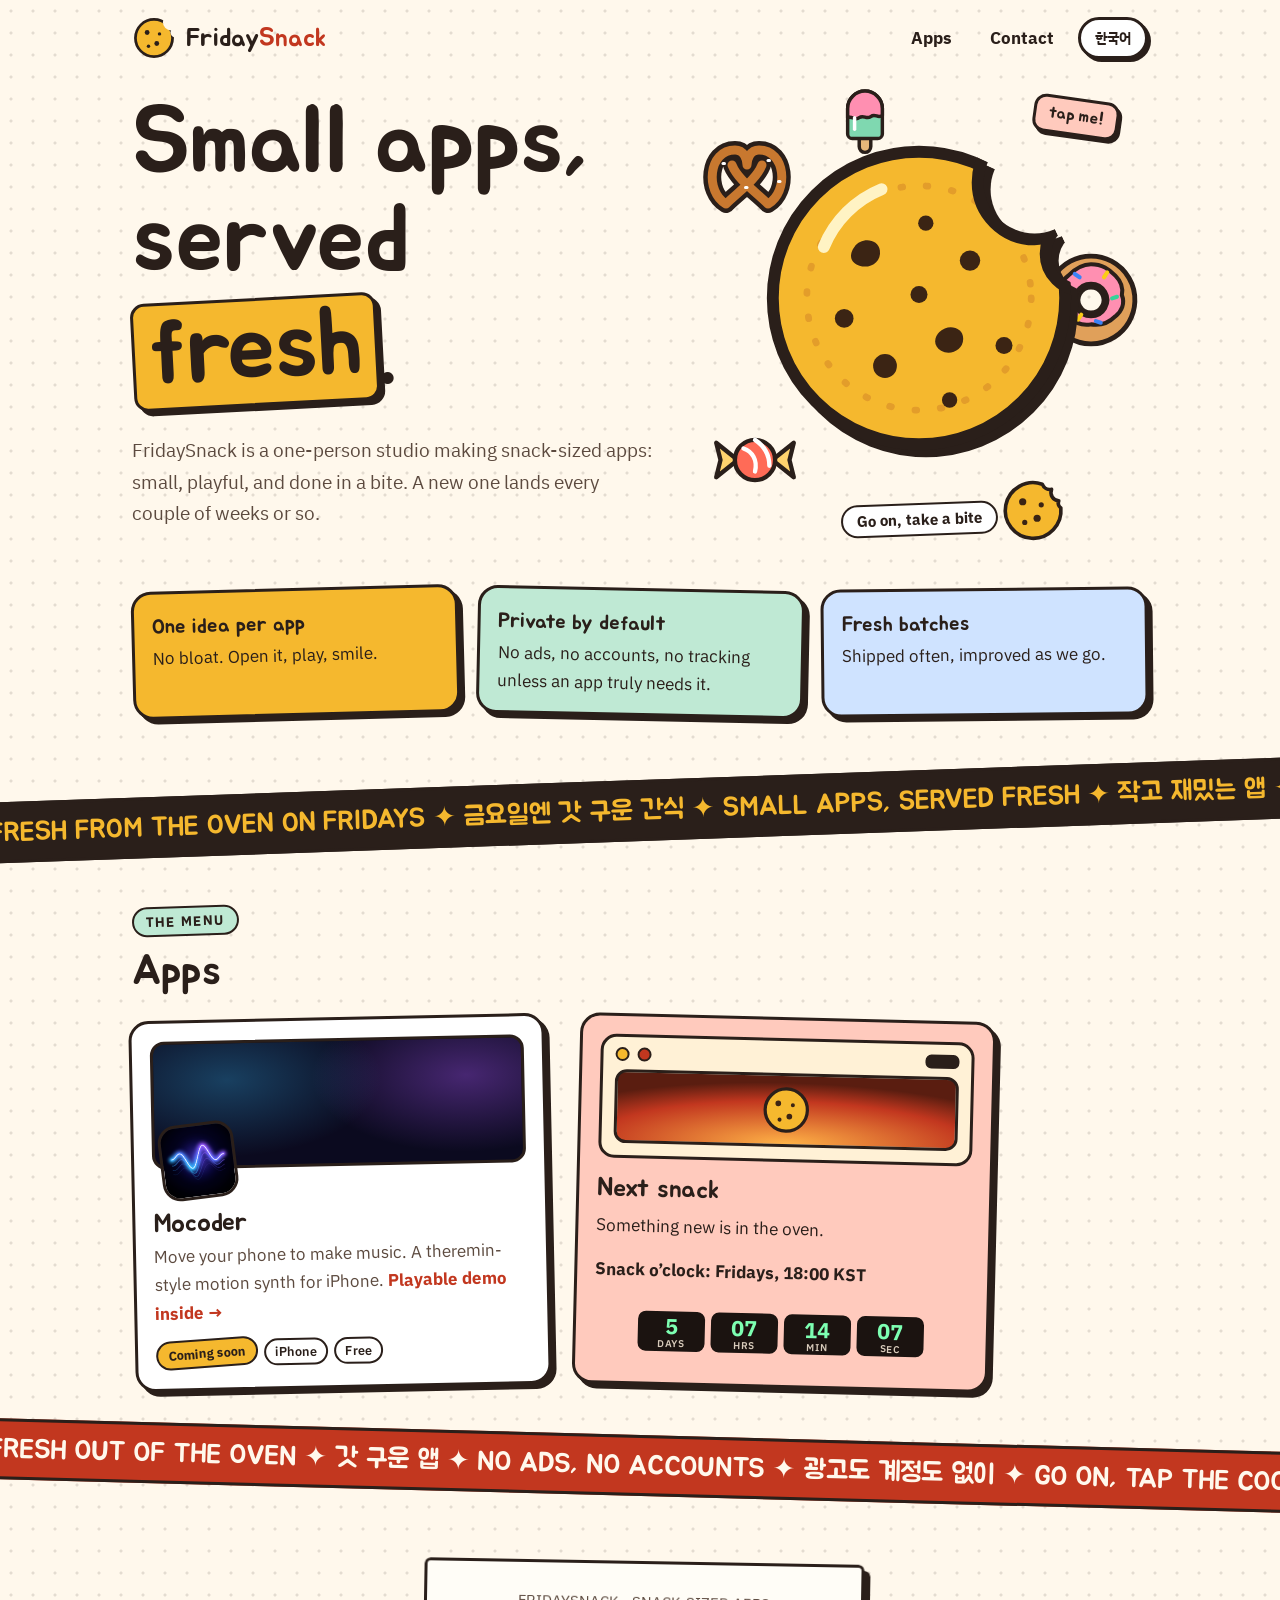
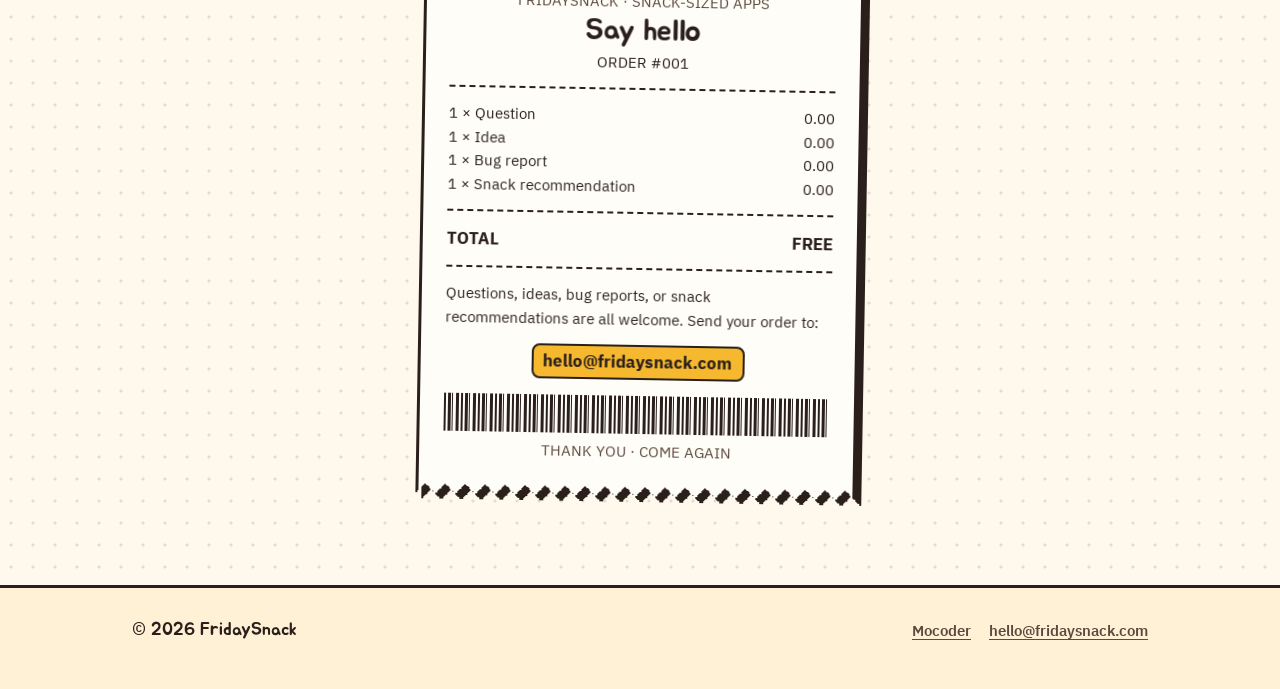
==== commit 55d4bbbd: "Bite counter shows visitor's nom count; ticker no longer promises weekly releases Co-Authored-By: Cl" ====
--- a/index.html
+++ b/index.html
@@ -105,7 +105,7 @@
             </g>
           </svg>
         </button>
-        <p class="bite-count js-only" id="bite-count" aria-live="polite"><span class="l-en" lang="en">bites: <b data-bites>1</b></span><span class="l-ko" lang="ko">먹은 횟수: <b data-bites>1</b></span></p>
+        <p class="bite-count js-only" id="bite-count" aria-live="polite"><span class="l-en" lang="en">Go on, take a bite</span><span class="l-ko" lang="ko">쿠키를 눌러 한입 먹어 보세요</span></p>
       </div>
 
       <ul class="rules">
@@ -127,8 +127,8 @@
 
   <div class="ticker" data-anim>
     <div class="ticker-track">
-      <p>NEW SNACK EVERY FRIDAY ✦ <span lang="ko">금요일마다 새 간식</span> ✦ SMALL APPS, SERVED FRESH ✦ <span lang="ko">작고 재밌는 앱</span> ✦ ONE BITE, ONE IDEA ✦ <span lang="ko">한입 크기 앱</span> ✦ NEW SNACK EVERY FRIDAY ✦ <span lang="ko">금요일마다 새 간식</span> ✦ SMALL APPS, SERVED FRESH ✦ <span lang="ko">작고 재밌는 앱</span> ✦ ONE BITE, ONE IDEA ✦ <span lang="ko">한입 크기 앱</span> ✦</p>
-      <p aria-hidden="true">NEW SNACK EVERY FRIDAY ✦ <span lang="ko">금요일마다 새 간식</span> ✦ SMALL APPS, SERVED FRESH ✦ <span lang="ko">작고 재밌는 앱</span> ✦ ONE BITE, ONE IDEA ✦ <span lang="ko">한입 크기 앱</span> ✦ NEW SNACK EVERY FRIDAY ✦ <span lang="ko">금요일마다 새 간식</span> ✦ SMALL APPS, SERVED FRESH ✦ <span lang="ko">작고 재밌는 앱</span> ✦ ONE BITE, ONE IDEA ✦ <span lang="ko">한입 크기 앱</span> ✦</p>
+      <p>FRESH FROM THE OVEN ON FRIDAYS ✦ <span lang="ko">금요일엔 갓 구운 간식</span> ✦ SMALL APPS, SERVED FRESH ✦ <span lang="ko">작고 재밌는 앱</span> ✦ ONE BITE, ONE IDEA ✦ <span lang="ko">한입 크기 앱</span> ✦ FRESH FROM THE OVEN ON FRIDAYS ✦ <span lang="ko">금요일엔 갓 구운 간식</span> ✦ SMALL APPS, SERVED FRESH ✦ <span lang="ko">작고 재밌는 앱</span> ✦ ONE BITE, ONE IDEA ✦ <span lang="ko">한입 크기 앱</span> ✦</p>
+      <p aria-hidden="true">FRESH FROM THE OVEN ON FRIDAYS ✦ <span lang="ko">금요일엔 갓 구운 간식</span> ✦ SMALL APPS, SERVED FRESH ✦ <span lang="ko">작고 재밌는 앱</span> ✦ ONE BITE, ONE IDEA ✦ <span lang="ko">한입 크기 앱</span> ✦ FRESH FROM THE OVEN ON FRIDAYS ✦ <span lang="ko">금요일엔 갓 구운 간식</span> ✦ SMALL APPS, SERVED FRESH ✦ <span lang="ko">작고 재밌는 앱</span> ✦ ONE BITE, ONE IDEA ✦ <span lang="ko">한입 크기 앱</span> ✦</p>
     </div>
   </div>
 
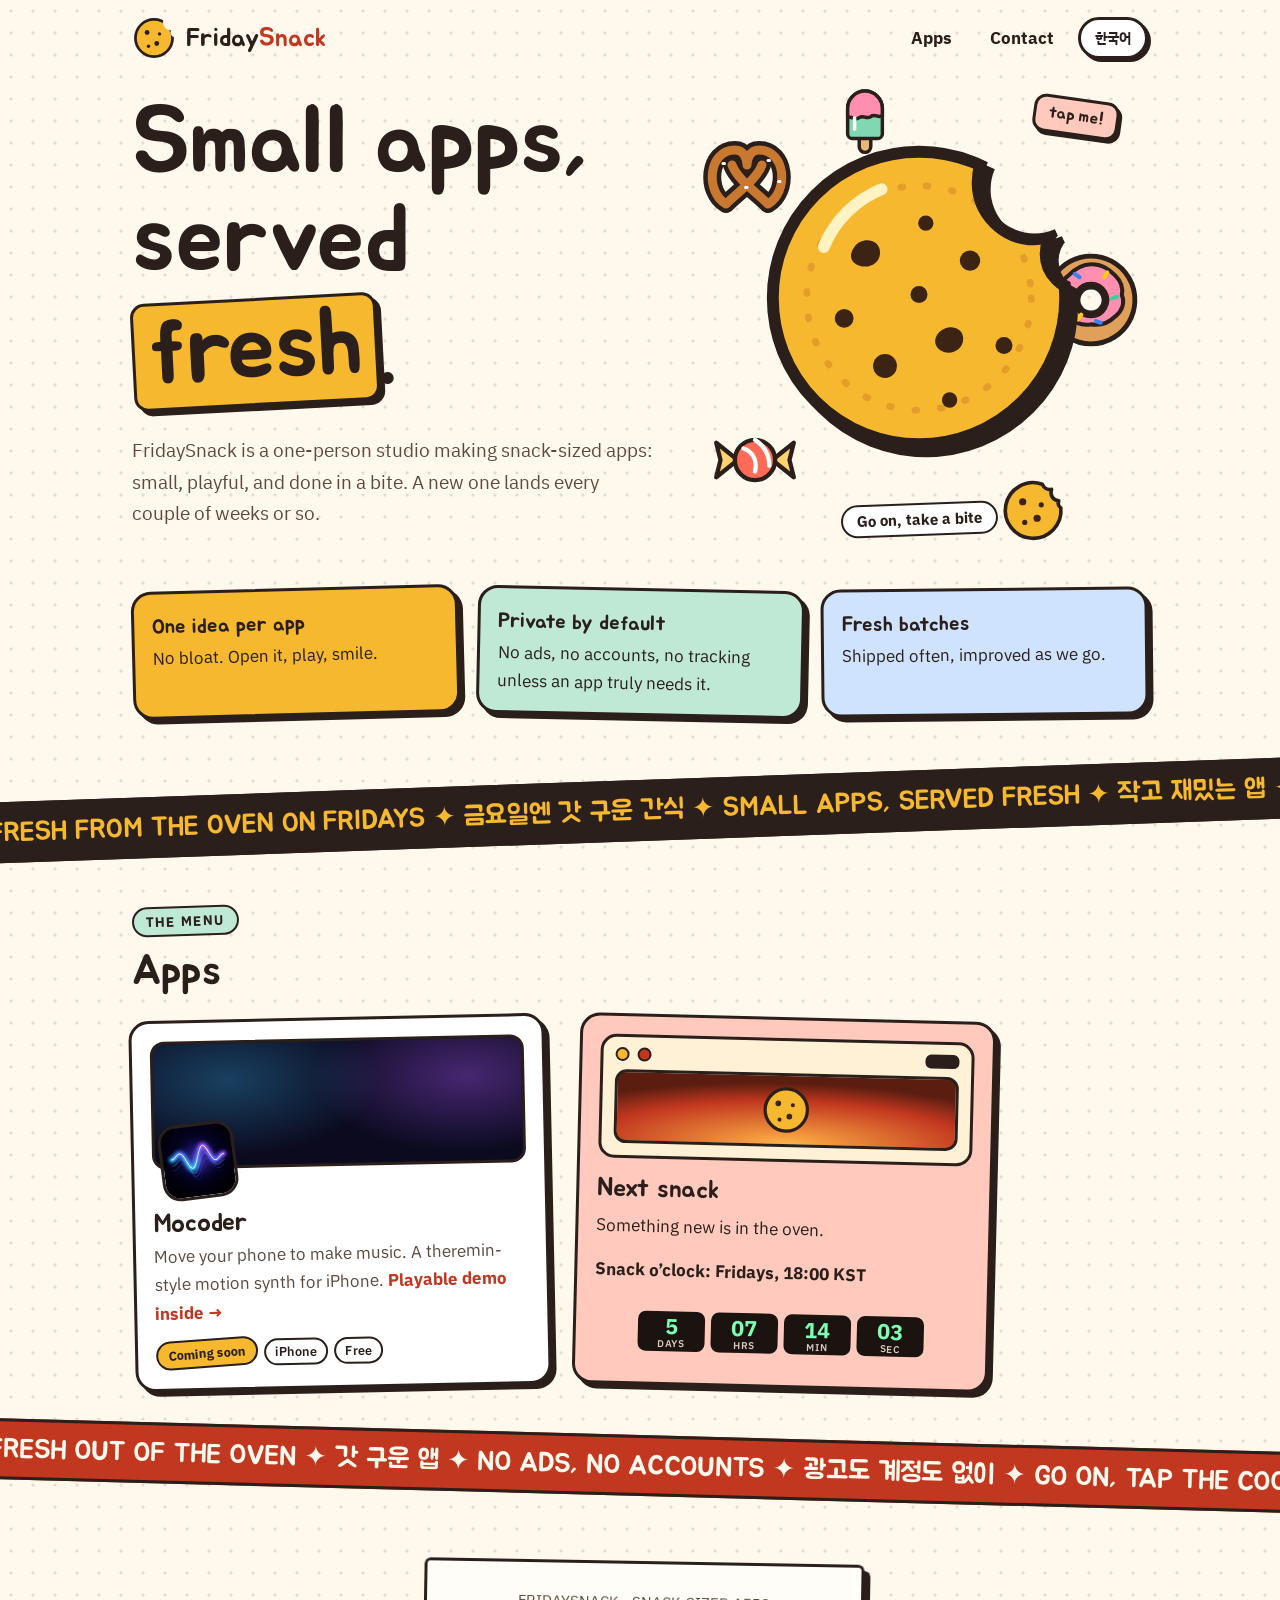
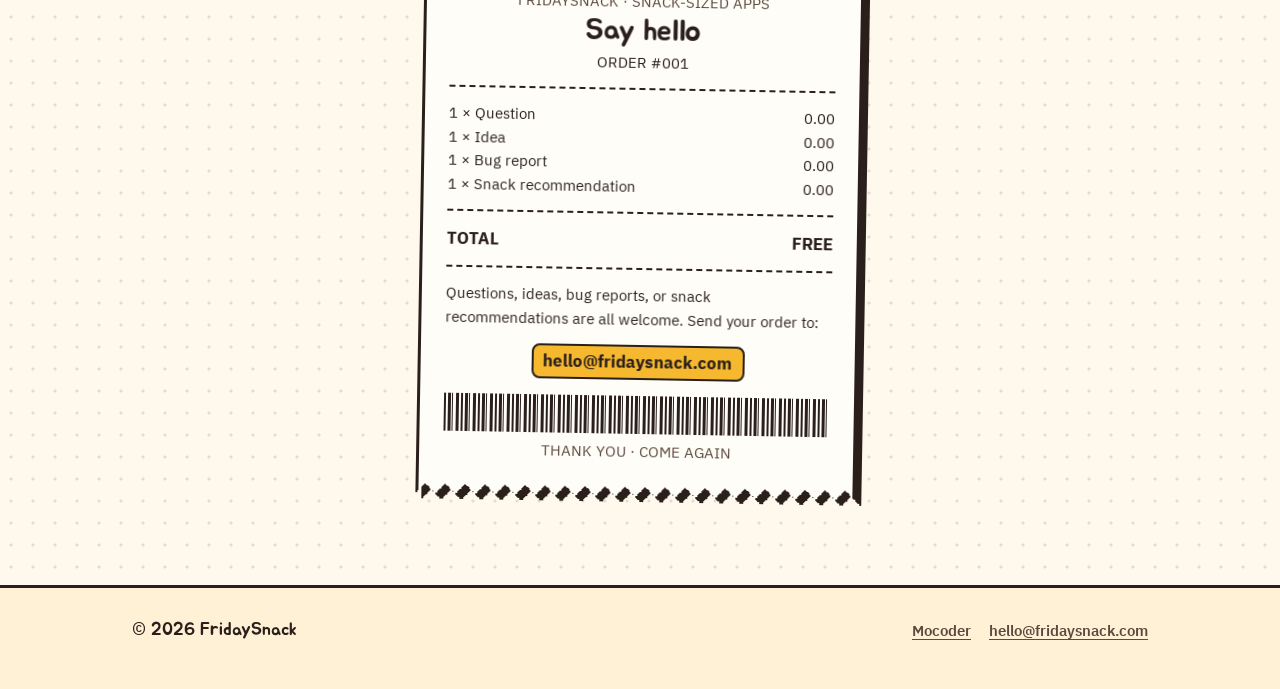
==== commit 0d8a3d00: "Use fridaysnack.vercel.app as canonical URL; custom domain later Co-Authored-By: Claude Opus 5.5 <no" ====
--- a/index.html
+++ b/index.html
@@ -6,13 +6,13 @@
 <title>FridaySnack — snack-sized apps</title>
 <script src="/assets/site.js"></script>
 <meta name="description" content="FridaySnack is a one-person studio shipping small, playful, snack-sized apps on a regular basis. First up: Mocoder, a motion synthesizer for iPhone.">
-<link rel="canonical" href="https://fridaysnack.com/">
+<link rel="canonical" href="https://fridaysnack.vercel.app/">
 <meta property="og:type" content="website">
 <meta property="og:site_name" content="FridaySnack">
 <meta property="og:title" content="FridaySnack — snack-sized apps">
 <meta property="og:description" content="A one-person studio shipping small, playful apps regularly. First up: Mocoder, a motion synthesizer for iPhone.">
-<meta property="og:url" content="https://fridaysnack.com/">
-<meta property="og:image" content="https://fridaysnack.com/assets/og-fridaysnack.png">
+<meta property="og:url" content="https://fridaysnack.vercel.app/">
+<meta property="og:image" content="https://fridaysnack.vercel.app/assets/og-fridaysnack.png">
 <meta property="og:locale" content="en_US">
 <meta property="og:locale:alternate" content="ko_KR">
 <meta name="twitter:card" content="summary">
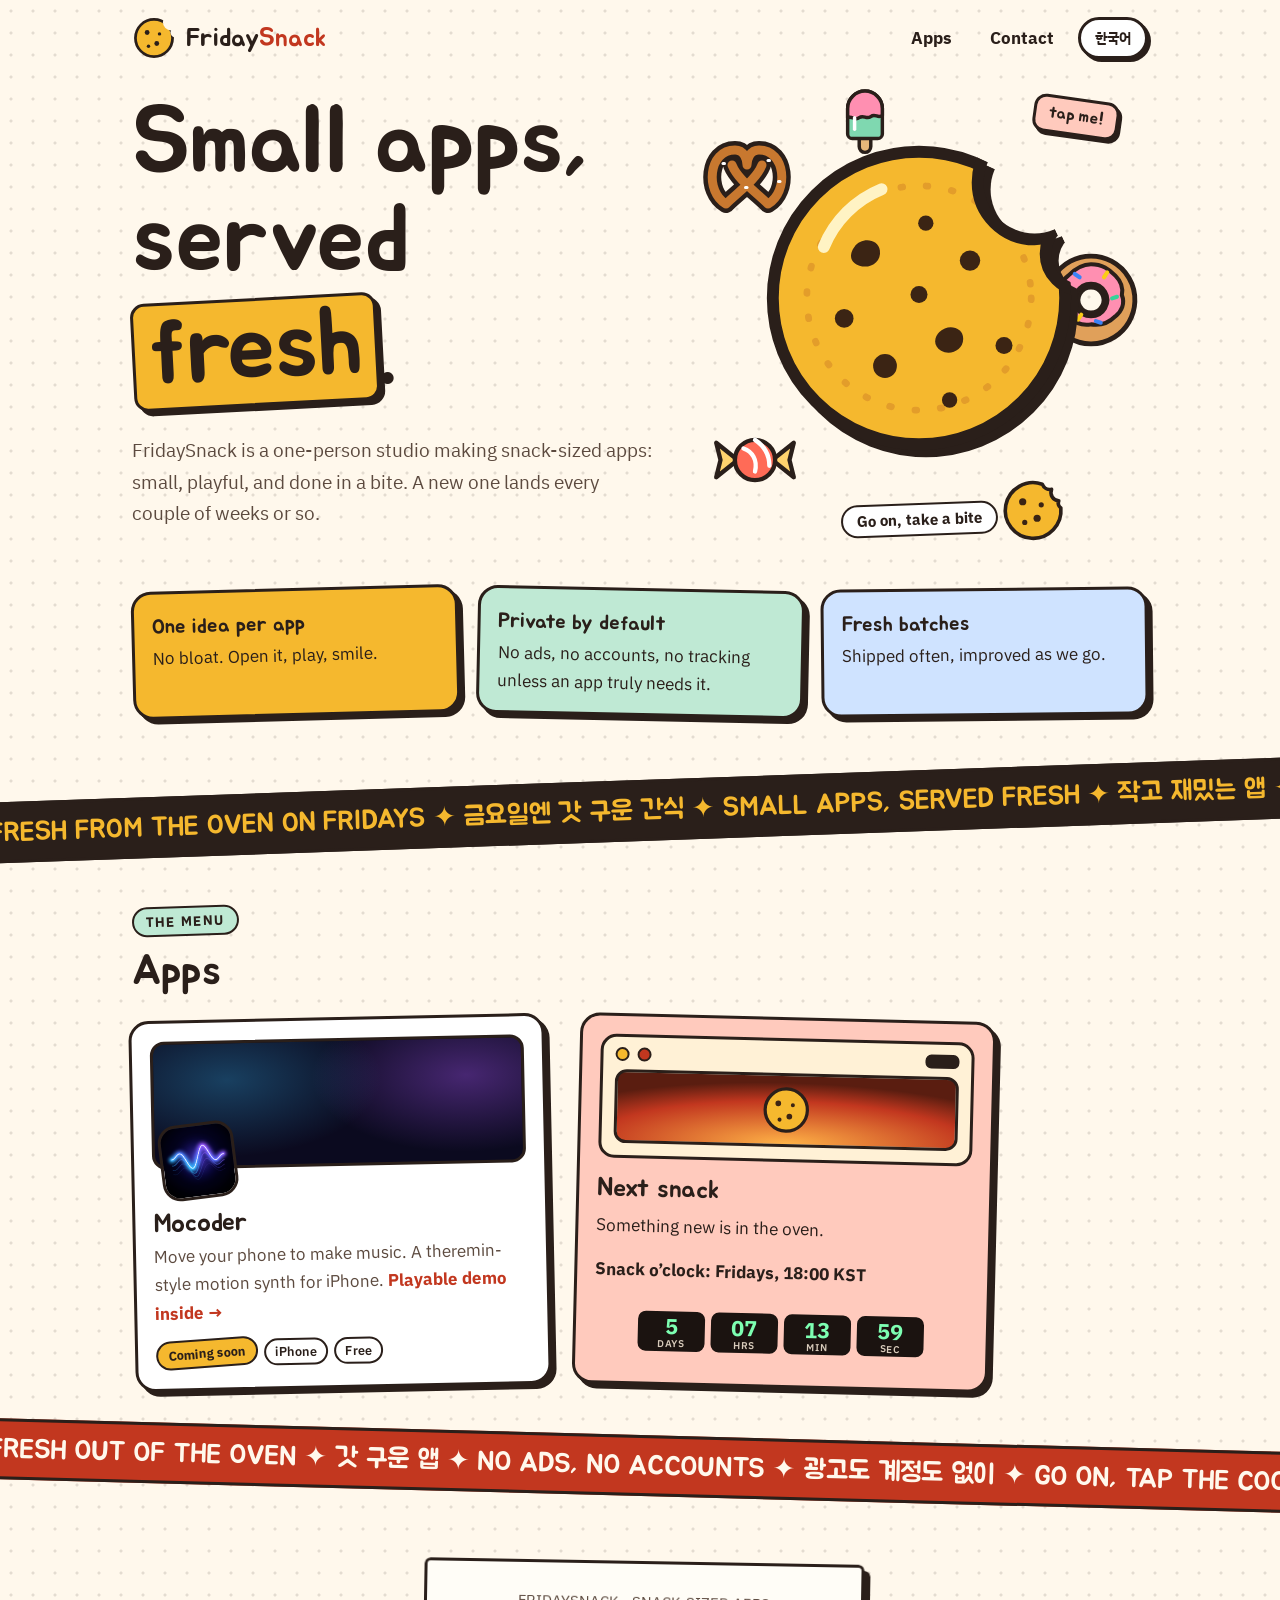
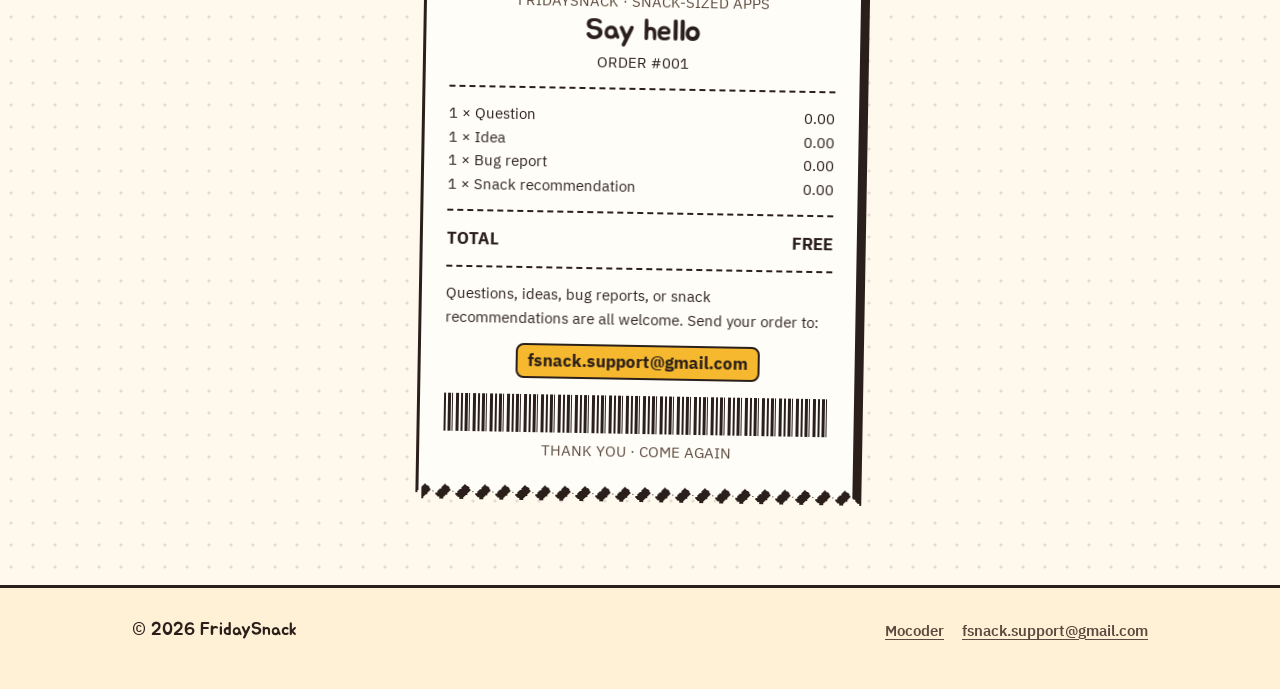
==== commit 3839158d: "chore: use fsnack.support@gmail.com as contact email Co-Authored-By: Claude Opus 5.5 <noreply@anthro" ====
--- a/index.html
+++ b/index.html
@@ -202,7 +202,7 @@
           <hr>
           <p class="l-en" lang="en">Questions, ideas, bug reports, or snack recommendations are all welcome. Send your order to:</p>
           <p class="l-ko" lang="ko">질문, 아이디어, 버그 제보, 간식 추천까지 무엇이든 환영합니다. 주문은 여기로:</p>
-          <p class="r-mail"><a href="mailto:hello@fridaysnack.com">hello@fridaysnack.com</a></p>
+          <p class="r-mail"><a href="mailto:fsnack.support@gmail.com">fsnack.support@gmail.com</a></p>
           <div class="barcode" aria-hidden="true"></div>
           <p class="r-center r-muted"><span class="l-en" lang="en">THANK YOU · COME AGAIN</span><span class="l-ko" lang="ko">감사합니다 · 또 오세요</span></p>
         </div>
@@ -216,7 +216,7 @@
     <p>© 2026 FridaySnack</p>
     <ul>
       <li><a href="/mocoder/">Mocoder</a></li>
-      <li><a href="mailto:hello@fridaysnack.com">hello@fridaysnack.com</a></li>
+      <li><a href="mailto:fsnack.support@gmail.com">fsnack.support@gmail.com</a></li>
     </ul>
   </div>
 </footer>
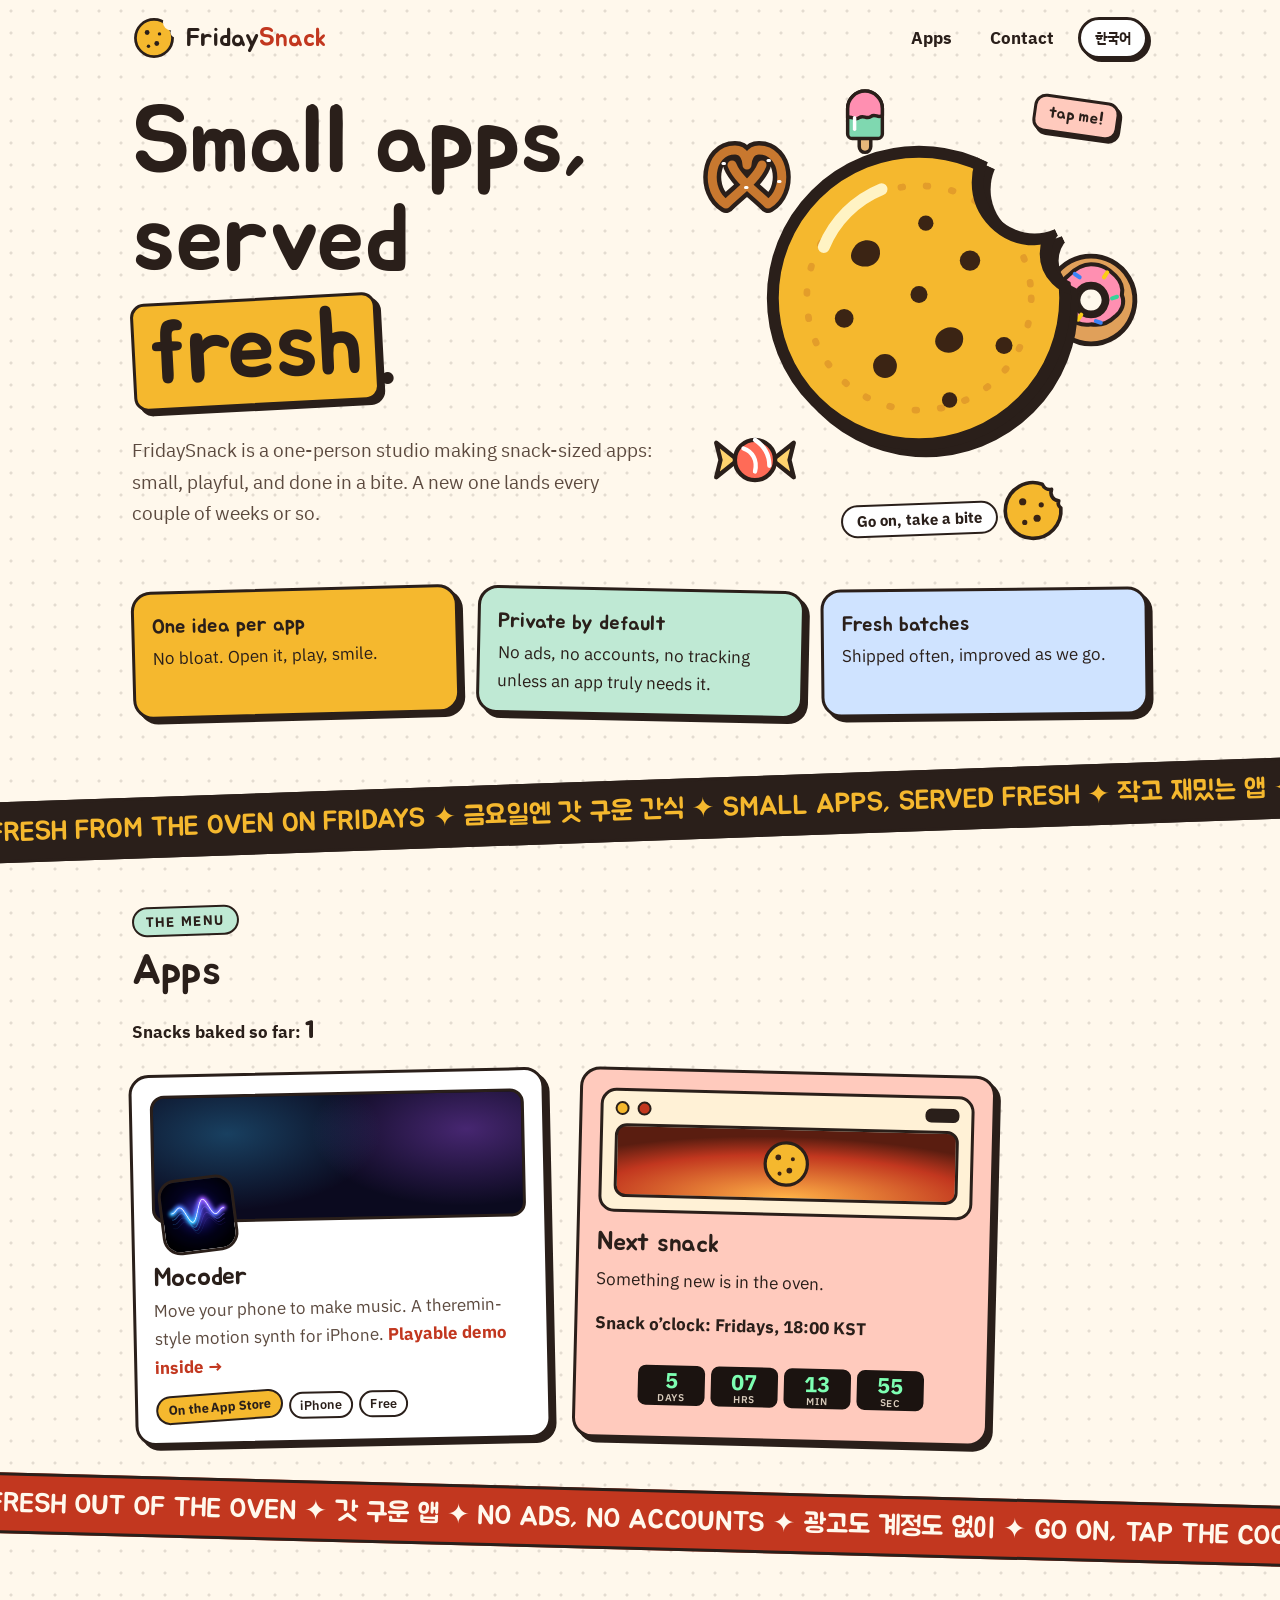
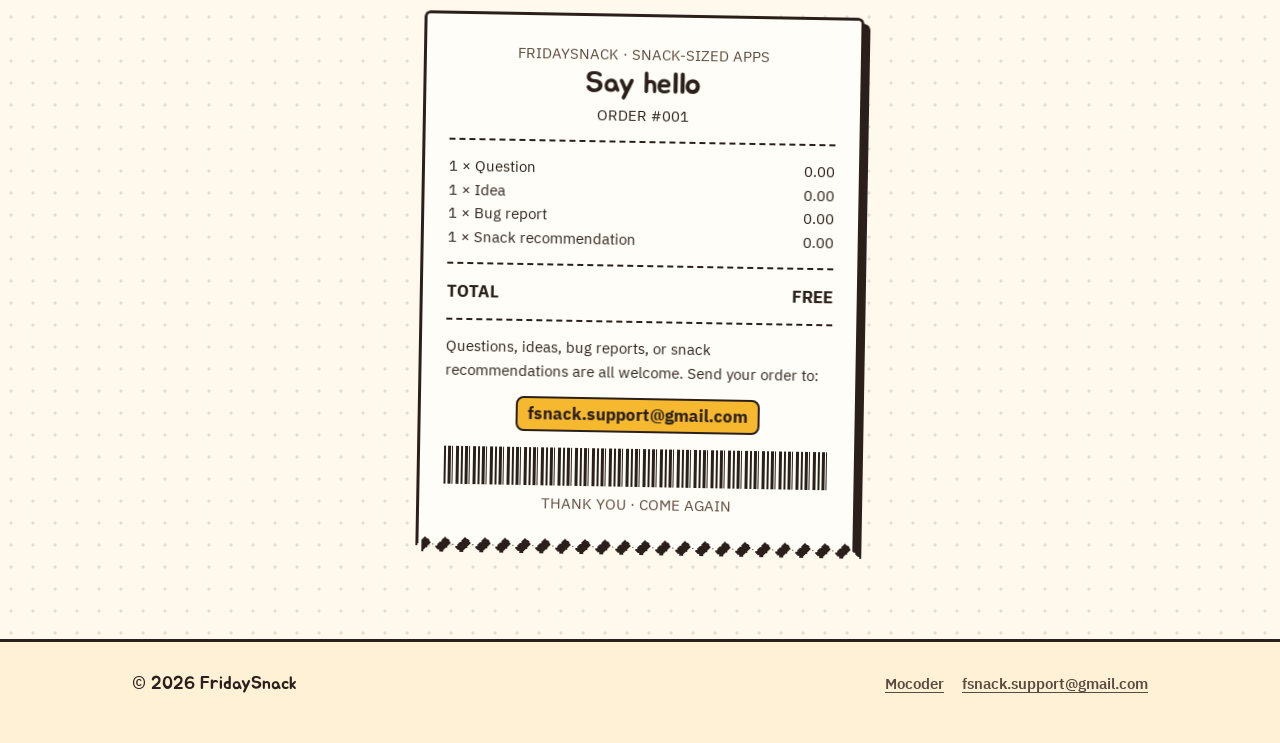
==== commit b22a7d1e: "Mocoder is live: App Store links, launched pill, baked count Co-Authored-By: Claude Opus 5.5 <norepl" ====
--- a/index.html
+++ b/index.html
@@ -136,6 +136,8 @@
     <div class="wrap">
       <span class="eyebrow"><span class="l-en" lang="en">The menu</span><span class="l-ko" lang="ko">메뉴판</span></span>
       <h2 id="apps-title"><span class="l-en" lang="en">Apps</span><span class="l-ko" lang="ko">앱</span></h2>
+      <!-- Shipped count: bump the number when a new app launches. -->
+      <p class="baked-count"><span class="l-en" lang="en">Snacks baked so far: <b>1</b></span><span class="l-ko" lang="ko">지금까지 구운 간식 <b>1</b>개</span></p>
       <ul class="app-grid">
         <!-- One <li class="app-card"> per app. Copy this block to add a new one (see README). -->
         <li class="app-card sticker sticker--poke" id="mocoder-card">
@@ -148,7 +150,7 @@
           <p class="l-en" lang="en">Move your phone to make music. A theremin-style motion synth for iPhone. <span class="try">Playable demo inside →</span></p>
           <p class="l-ko" lang="ko">폰을 움직여 연주하는 모션 악기. 테레민처럼 공중에서 연주하는 iPhone 신디사이저. <span class="try">브라우저 체험판 있음 →</span></p>
           <div class="meta">
-            <span class="pill"><span class="l-en" lang="en">Coming soon</span><span class="l-ko" lang="ko">출시 예정</span></span>
+            <a class="pill" href="https://apps.apple.com/app/id6838301400"><span class="l-en" lang="en">On the App Store</span><span class="l-ko" lang="ko">App Store 출시</span></a>
             <span class="tag">iPhone</span>
             <span class="tag"><span class="l-en" lang="en">Free</span><span class="l-ko" lang="ko">무료</span></span>
           </div>
--- a/assets/site.css
+++ b/assets/site.css
@@ -1179,3 +1179,9 @@
   .ticker-track > p { white-space: normal; padding: 14px 16px; }
   .ticker-track > p[aria-hidden="true"] { display: none; }
 }
+
+/* ---------- launch state ---------- */
+a.pill { text-decoration: none; }
+a.pill:hover, a.pill:focus-visible { transform: rotate(0deg); }
+.baked-count { margin: -4px 0 18px; font-weight: 700; color: var(--ink); }
+.baked-count b { font-family: var(--font-display); font-size: 1.35em; color: var(--ink); }
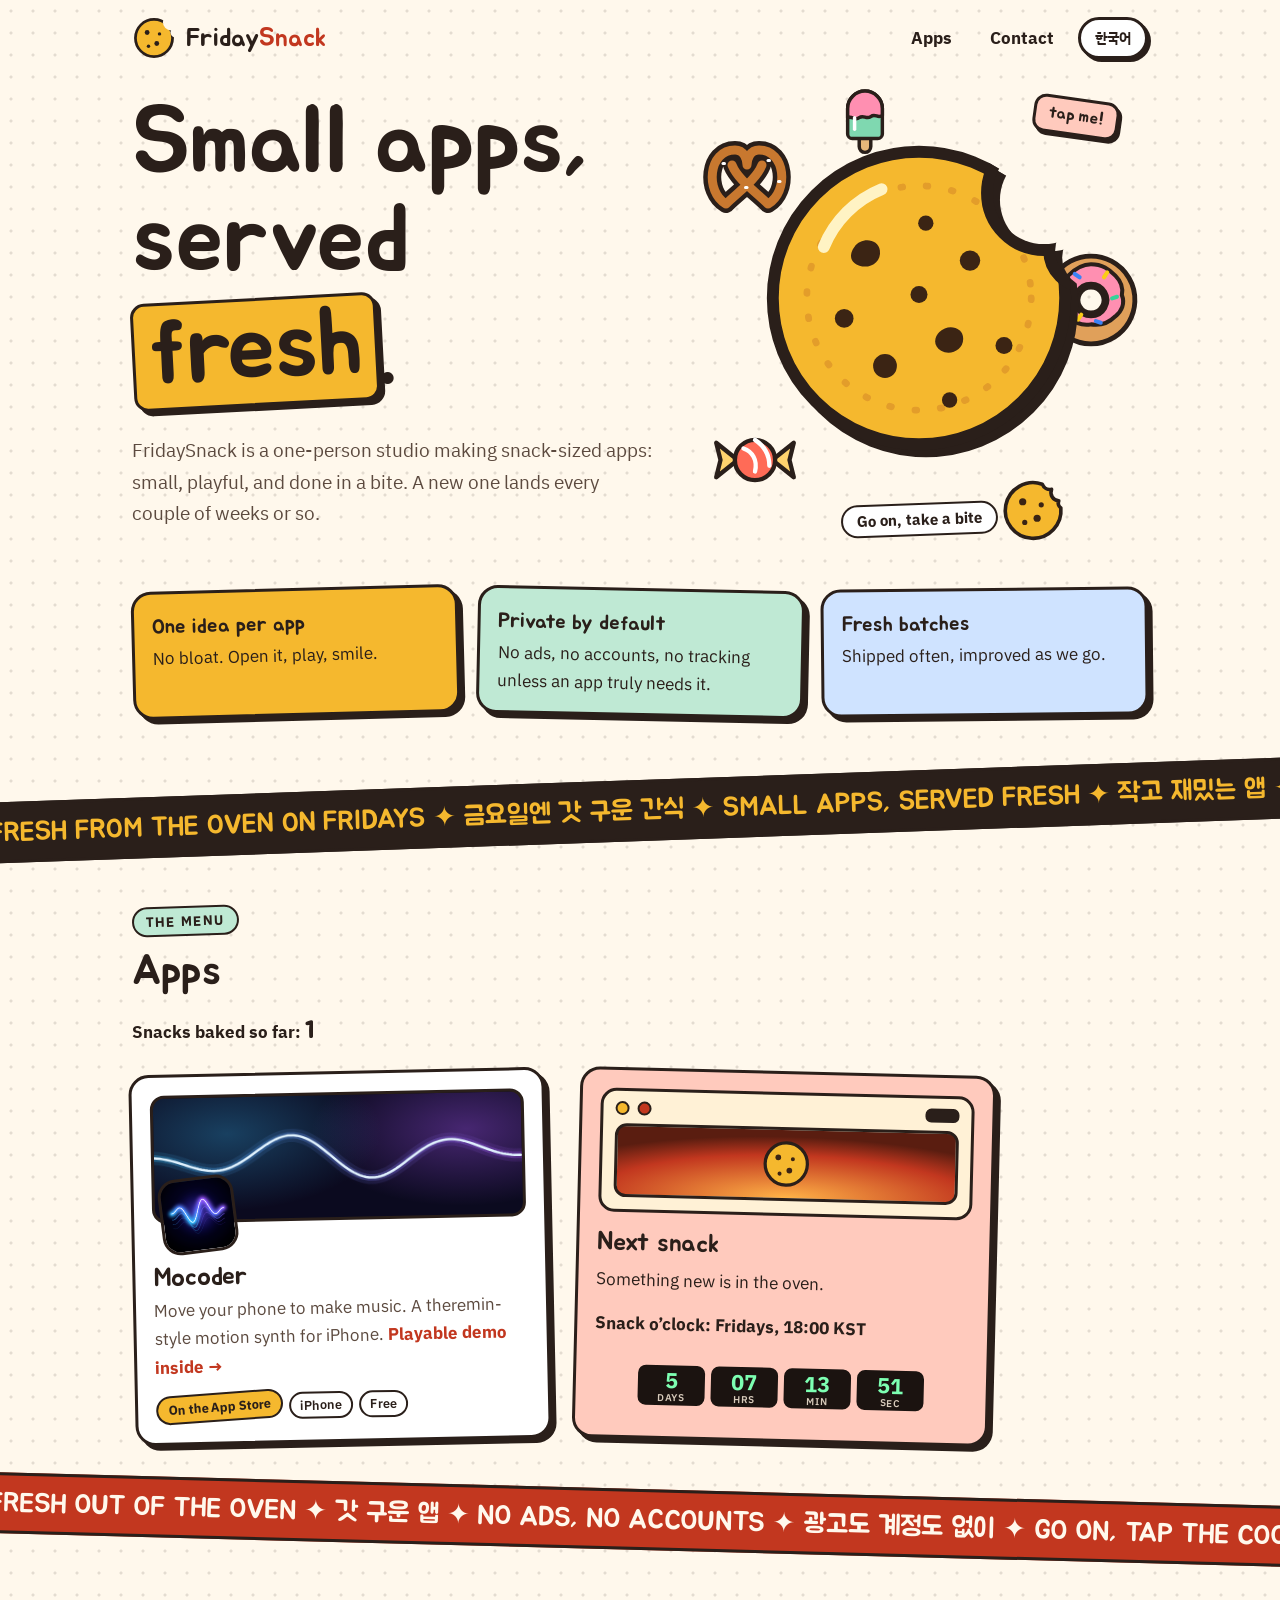
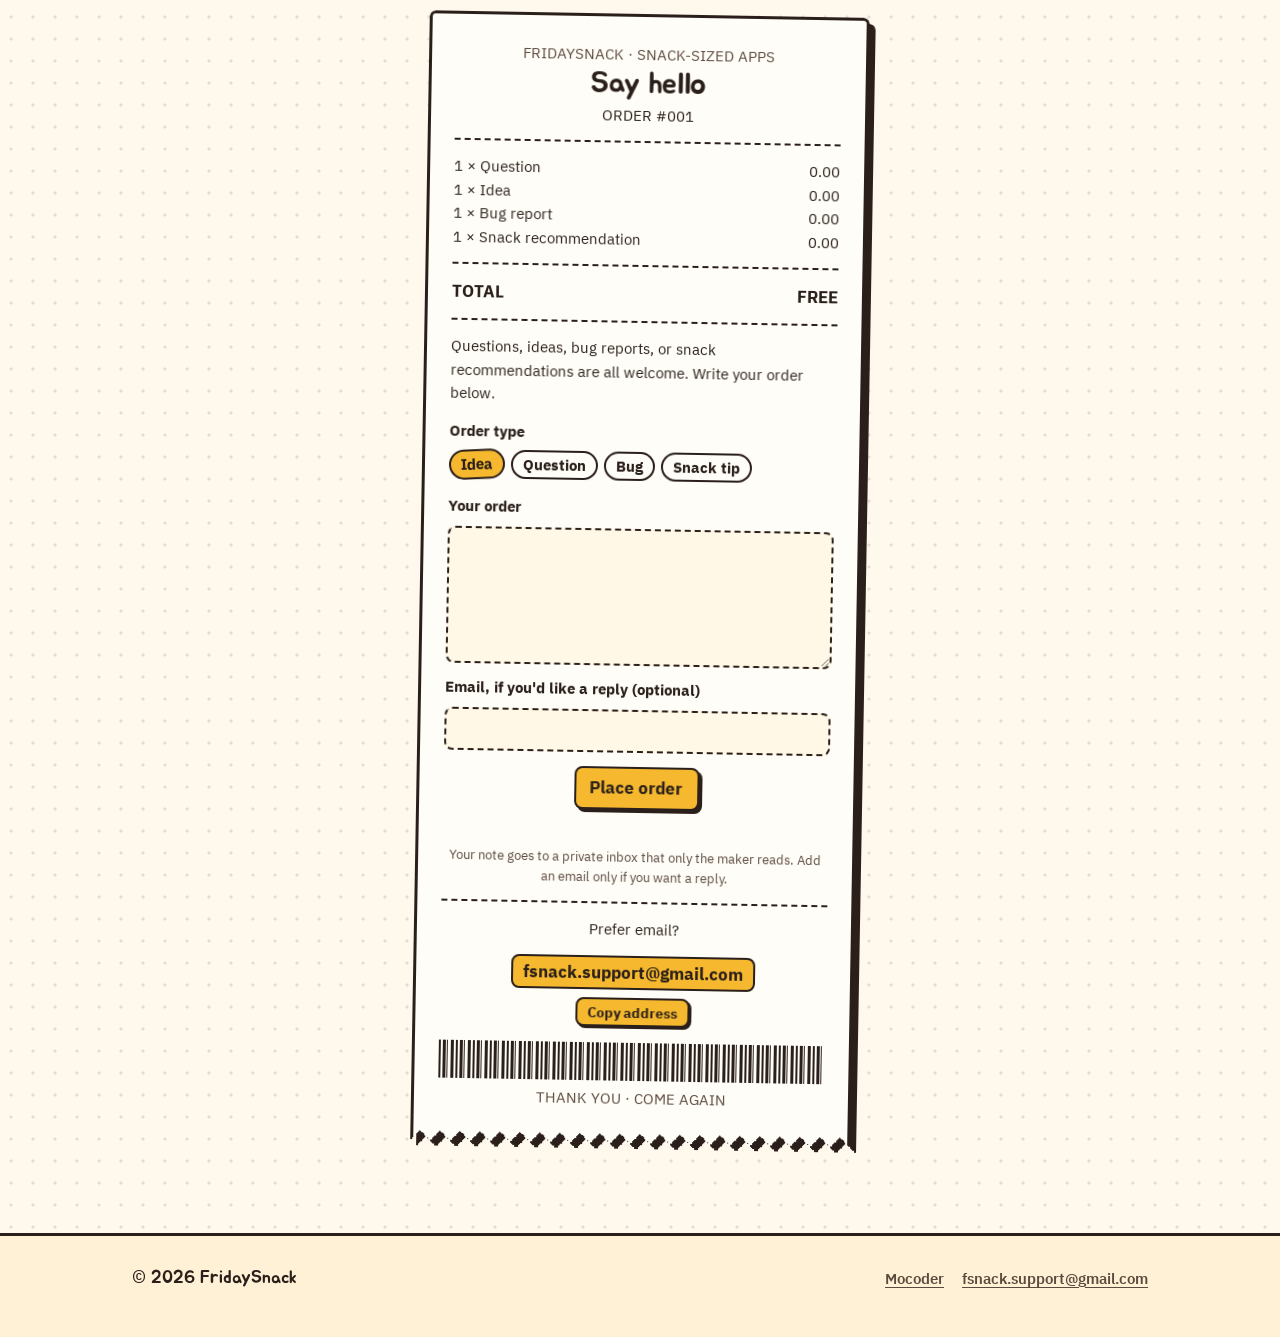
==== commit 7a1929b4: "Home: rotating snacks you can eat, and an order form for ideas - Fix: after the first cookie was eat" ====
--- a/index.html
+++ b/index.html
@@ -24,6 +24,7 @@
 <link rel="preconnect" href="https://fonts.gstatic.com" crossorigin>
 <link rel="stylesheet" href="https://fonts.googleapis.com/css2?family=IBM+Plex+Sans+KR:wght@400;600;700&amp;family=Jua&amp;display=swap">
 <link rel="stylesheet" href="/assets/site.css">
+<script src="/assets/order.js" defer></script>
 <script src="/assets/home.js" defer></script>
 </head>
 <body>
@@ -77,7 +78,7 @@
 
         <span class="bite-hint js-only" aria-hidden="true"><span class="l-en" lang="en">tap me!</span><span class="l-ko" lang="ko">한입 먹어봐!</span></span>
         <button class="cookie-btn" type="button" id="cookie" aria-describedby="bite-count">
-          <span class="visually-hidden"><span class="l-en" lang="en">Take a bite of the cookie</span><span class="l-ko" lang="ko">쿠키 한입 먹기</span></span>
+          <span class="visually-hidden snack-label"><span class="l-en" lang="en">Take a bite of the cookie</span><span class="l-ko" lang="ko">쿠키 한입 먹기</span></span>
           <svg viewBox="0 0 200 200" aria-hidden="true" focusable="false">
             <defs>
               <mask id="cookie-bites" maskUnits="userSpaceOnUse" x="-20" y="-20" width="240" height="240">
@@ -85,8 +86,12 @@
                 <g class="bite-holes" fill="#000"><circle cx="168" cy="32" r="30"/><circle cx="196" cy="74" r="18"/></g>
               </mask>
               <clipPath id="cookie-disc"><circle cx="100" cy="100" r="89.5"/></clipPath>
+              <clipPath id="donut-ring"><path clip-rule="evenodd" d="M100 10.5a89.5 89.5 0 1 0 .01 0ZM100 75.5a24.5 24.5 0 1 1-.01 0Z"/></clipPath>
+              <clipPath id="waffle-in"><circle cx="100" cy="100" r="76"/></clipPath>
             </defs>
             <g mask="url(#cookie-bites)">
+              <!-- Snack art. home.js swaps this group for the next snack (cookie → donut → waffle → rice cake). -->
+              <g class="snack-art">
               <circle cx="100" cy="100" r="86" fill="#f5b82e" stroke="currentColor" stroke-width="7"/>
               <circle cx="100" cy="100" r="66" fill="none" stroke="#e39d2a" stroke-width="4" stroke-dasharray="1 14" stroke-linecap="round"/>
               <path d="M44 70a62 62 0 0 1 34-34" fill="none" stroke="#fff3c4" stroke-width="7" stroke-linecap="round"/>
@@ -101,6 +106,7 @@
                 <circle cx="104" cy="56" r="4.5"/>
                 <circle cx="118" cy="160" r="4.5"/>
               </g>
+              </g>
               <g class="bite-rims" clip-path="url(#cookie-disc)" fill="none" stroke="currentColor" stroke-width="14"><circle cx="168" cy="32" r="30"/><circle cx="196" cy="74" r="18"/></g>
             </g>
           </svg>
@@ -202,9 +208,32 @@
           <hr>
           <p class="r-row r-total"><span><span class="l-en" lang="en">TOTAL</span><span class="l-ko" lang="ko">합계</span></span><span><span class="l-en" lang="en">FREE</span><span class="l-ko" lang="ko">무료</span></span></p>
           <hr>
-          <p class="l-en" lang="en">Questions, ideas, bug reports, or snack recommendations are all welcome. Send your order to:</p>
-          <p class="l-ko" lang="ko">질문, 아이디어, 버그 제보, 간식 추천까지 무엇이든 환영합니다. 주문은 여기로:</p>
+          <p class="l-en" lang="en">Questions, ideas, bug reports, or snack recommendations are all welcome. Write your order below.</p>
+          <p class="l-ko" lang="ko">질문, 아이디어, 버그 제보, 간식 추천까지 무엇이든 환영합니다. 아래에 주문서를 적어 주세요.</p>
+          <!-- Order form → /api/idea (Vercel function) → issue in a private GitHub repo. Works without JS too (303 back here). -->
+          <form class="order-form" id="order-form" method="post" action="/api/idea">
+            <fieldset class="order-kind">
+              <legend><span class="l-en" lang="en">Order type</span><span class="l-ko" lang="ko">주문 종류</span></legend>
+              <label><input type="radio" name="kind" value="idea" checked><span><span class="l-en" lang="en">Idea</span><span class="l-ko" lang="ko">아이디어</span></span></label>
+              <label><input type="radio" name="kind" value="question"><span><span class="l-en" lang="en">Question</span><span class="l-ko" lang="ko">질문</span></span></label>
+              <label><input type="radio" name="kind" value="bug"><span><span class="l-en" lang="en">Bug</span><span class="l-ko" lang="ko">버그</span></span></label>
+              <label><input type="radio" name="kind" value="snack"><span><span class="l-en" lang="en">Snack tip</span><span class="l-ko" lang="ko">간식 추천</span></span></label>
+            </fieldset>
+            <label class="order-field" for="order-message"><span class="l-en" lang="en">Your order</span><span class="l-ko" lang="ko">주문 내용</span></label>
+            <textarea id="order-message" name="message" rows="5" required minlength="5" maxlength="2000"></textarea>
+            <label class="order-field" for="order-contact"><span class="l-en" lang="en">Email, if you'd like a reply (optional)</span><span class="l-ko" lang="ko">답장받을 이메일 (선택)</span></label>
+            <input id="order-contact" name="contact" type="email" maxlength="200" autocomplete="email" inputmode="email">
+            <div class="order-hp" aria-hidden="true"><label>Website <input name="website" type="text" tabindex="-1" autocomplete="off"></label></div>
+            <input type="hidden" name="lang" value="en">
+            <input type="hidden" name="elapsed" value="0">
+            <button class="order-btn" type="submit"><span class="l-en" lang="en">Place order</span><span class="l-ko" lang="ko">주문하기</span></button>
+            <p class="order-status" id="order-status" role="status" aria-live="polite"></p>
+            <p class="order-note r-muted"><span class="l-en" lang="en">Your note goes to a private inbox that only the maker reads. Add an email only if you want a reply.</span><span class="l-ko" lang="ko">적어 주신 내용은 만든 사람만 보는 비공개 접수함으로 갑니다. 답장이 필요할 때만 이메일을 남겨 주세요.</span></p>
+          </form>
+          <hr>
+          <p class="r-center"><span class="l-en" lang="en">Prefer email?</span><span class="l-ko" lang="ko">이메일이 편하다면</span></p>
           <p class="r-mail"><a href="mailto:fsnack.support@gmail.com">fsnack.support@gmail.com</a></p>
+          <p class="r-center js-only"><button class="copy-mail" type="button" data-copy="fsnack.support@gmail.com"><span class="l-en" lang="en">Copy address</span><span class="l-ko" lang="ko">주소 복사</span></button></p>
           <div class="barcode" aria-hidden="true"></div>
           <p class="r-center r-muted"><span class="l-en" lang="en">THANK YOU · COME AGAIN</span><span class="l-ko" lang="ko">감사합니다 · 또 오세요</span></p>
         </div>
--- a/assets/site.css
+++ b/assets/site.css
@@ -353,6 +353,22 @@
 .cookie-btn:active { transform: scale(0.94); transition-duration: 0.06s; }
 .cookie-btn.is-chomp { animation: chomp 0.28s var(--spring); }
 .cookie-btn.is-rebake { animation: rebake 0.6s var(--spring); }
+.cookie-btn.is-gone { animation: gone 0.45s ease-in forwards; }
+@keyframes gone {
+  to { transform: scale(0.3) rotate(25deg); opacity: 0; }
+}
+/* steam puffs over a freshly served snack (home.js) */
+.steam {
+  position: absolute;
+  z-index: 3;
+  width: 22px;
+  height: 22px;
+  border-radius: 50%;
+  background: rgba(255, 255, 255, 0.9);
+  border: 2px solid var(--outline);
+  pointer-events: none;
+  opacity: 0;
+}
 @keyframes chomp {
   0% { transform: scale(1); }
   35% { transform: scale(0.9, 0.95) rotate(4deg); }
@@ -1185,3 +1201,60 @@
 a.pill:hover, a.pill:focus-visible { transform: rotate(0deg); }
 .baked-count { margin: -4px 0 18px; font-weight: 700; color: var(--ink); }
 .baked-count b { font-family: var(--font-display); font-size: 1.35em; color: var(--ink); }
+
+/* ---------- order form (contact receipt) ---------- */
+.order-form { display: grid; gap: 8px; margin: 14px 0 4px; }
+.order-kind { border: 0; padding: 0; margin: 0 0 4px; display: flex; flex-wrap: wrap; gap: 6px; }
+.order-kind legend { font-weight: 700; margin-bottom: 6px; padding: 0; }
+.order-kind label { position: relative; }
+.order-kind input { position: absolute; opacity: 0; inset: 0; margin: 0; cursor: pointer; }
+.order-kind label > span {
+  display: inline-block;
+  border: 2px solid #2a1f1a;
+  border-radius: 999px;
+  padding: 1px 10px;
+  font-weight: 700;
+  background: #fffdf7;
+  transition: transform 0.2s var(--spring), background 0.2s;
+}
+.order-kind input:checked + span { background: #f5b82e; transform: rotate(-3deg); }
+.order-kind input:focus-visible + span { outline: 3px solid #2a6df4; outline-offset: 2px; }
+.order-field { font-weight: 700; margin-top: 4px; }
+.order-form textarea,
+.order-form input[type="email"] {
+  width: 100%;
+  box-sizing: border-box;
+  font: inherit;
+  color: #2a1f1a;
+  background: #fff8e6;
+  border: 2px dashed #2a1f1a;
+  border-radius: 8px;
+  padding: 8px 10px;
+  resize: vertical;
+}
+.order-form textarea:focus,
+.order-form input[type="email"]:focus { outline: 3px solid #2a6df4; outline-offset: 1px; border-style: solid; }
+.order-hp { position: absolute; left: -9999px; width: 1px; height: 1px; overflow: hidden; }
+.order-btn,
+.copy-mail {
+  font: inherit;
+  font-weight: 700;
+  color: #2a1f1a;
+  background: #f5b82e;
+  border: 2px solid #2a1f1a;
+  border-radius: 8px;
+  padding: 6px 14px;
+  cursor: pointer;
+  box-shadow: 3px 3px 0 #2a1f1a;
+  transition: transform 0.15s var(--spring), box-shadow 0.15s;
+}
+.order-btn { justify-self: center; font-size: 1.05rem; margin-top: 6px; }
+.copy-mail { font-size: 0.85rem; padding: 2px 10px; box-shadow: 2px 2px 0 #2a1f1a; margin-top: 4px; }
+.order-btn:hover,
+.copy-mail:hover { background: #ffd66e; }
+.order-btn:active,
+.copy-mail:active { transform: translate(2px, 2px); box-shadow: 1px 1px 0 #2a1f1a; }
+.order-btn:disabled { opacity: 0.6; cursor: progress; }
+.order-status { text-align: center; font-weight: 700; min-height: 1.5em; }
+.order-status.is-error { color: #b42318; }
+.order-note { font-size: 0.8rem; text-align: center; }
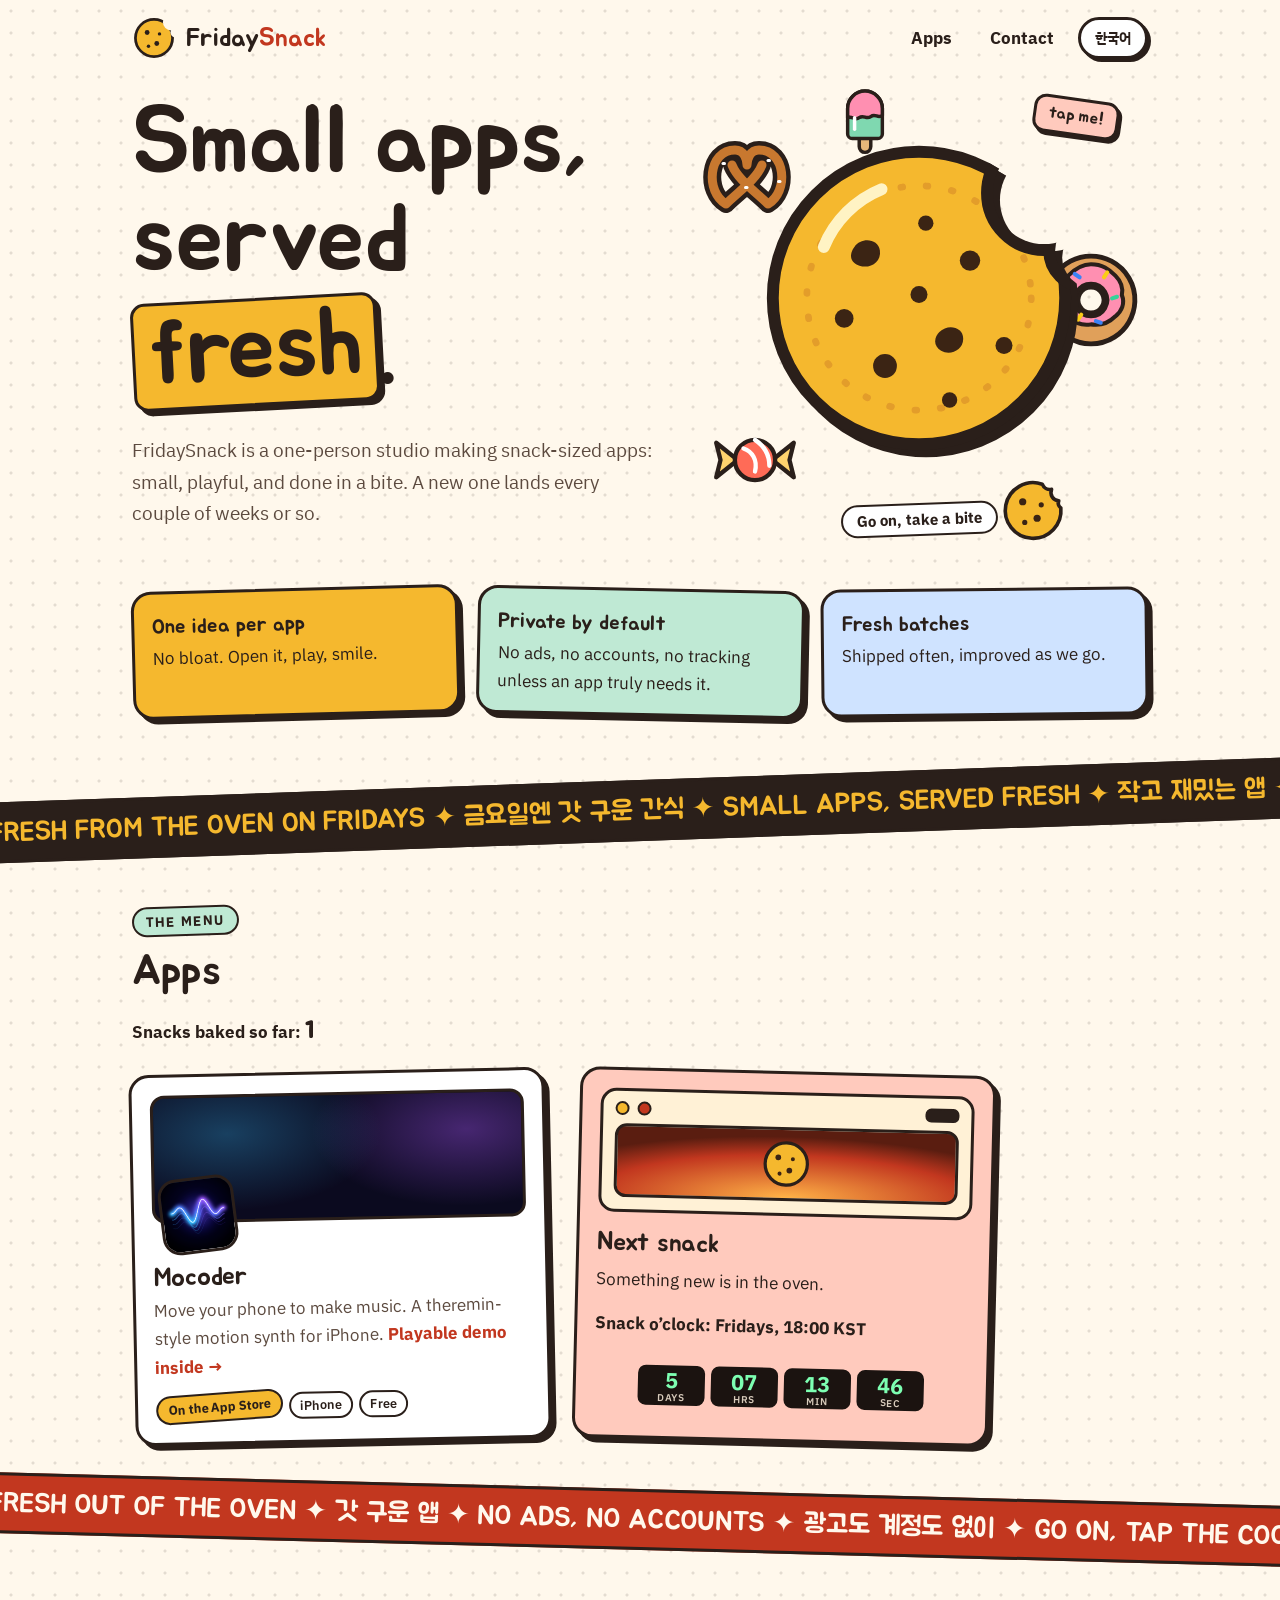
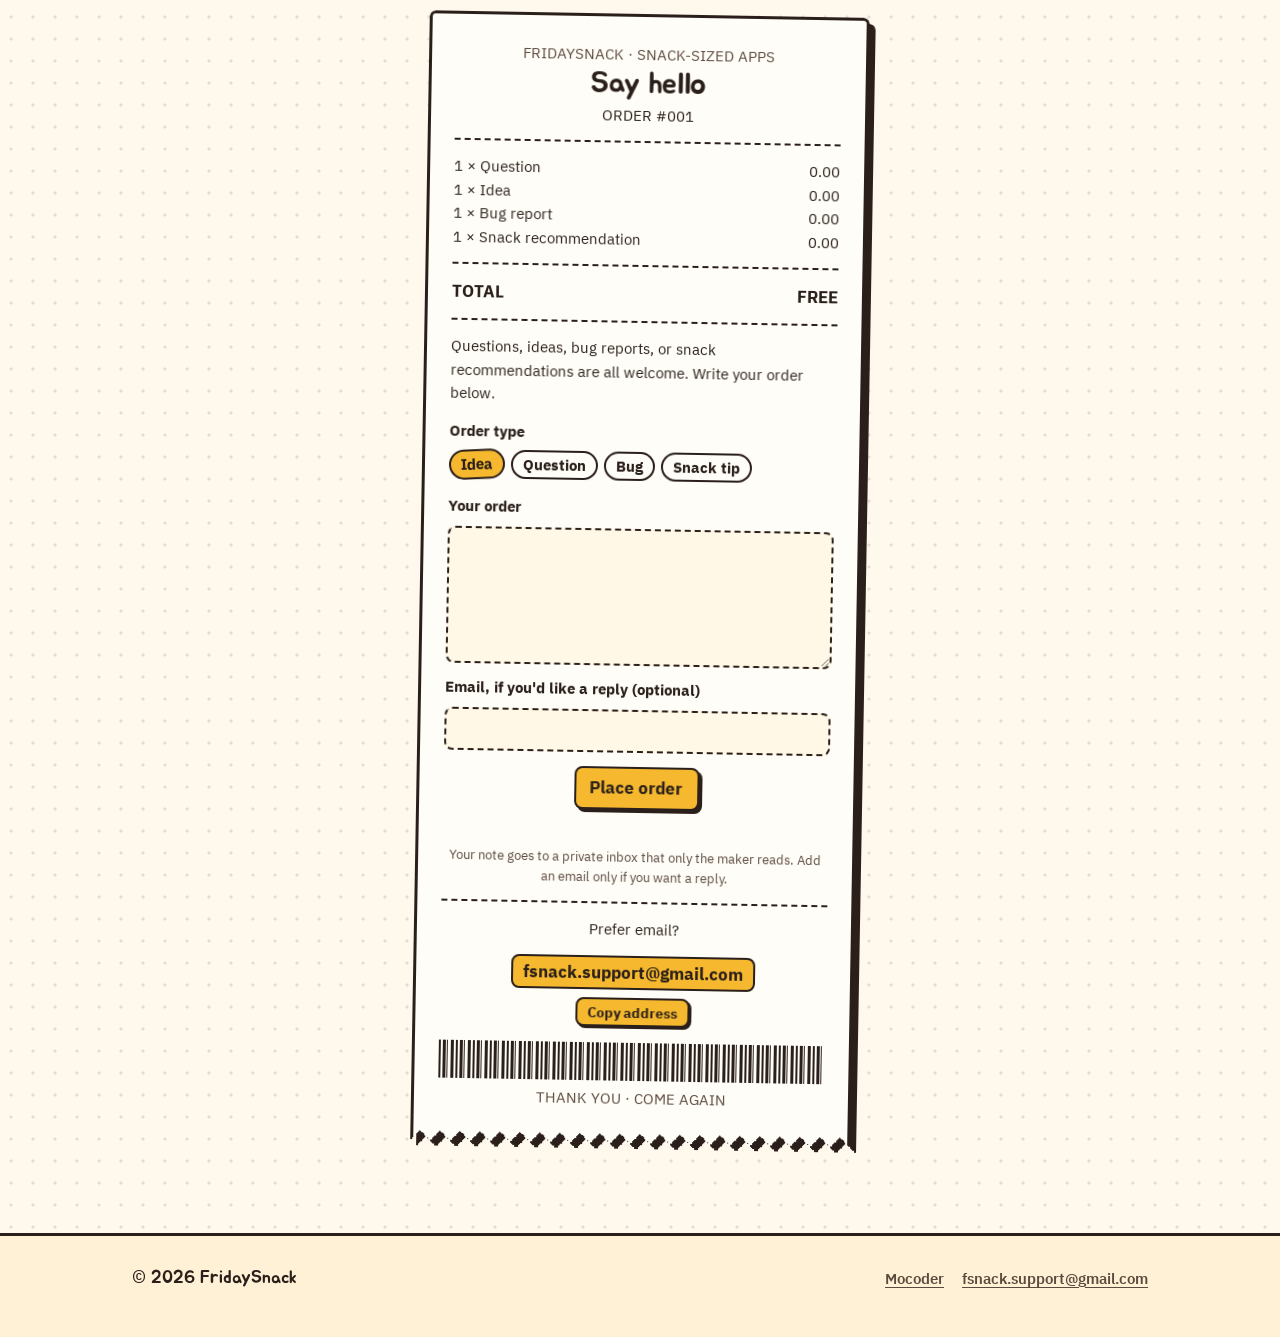
==== commit 119192be: "Order form: post to /api/idea/ directly (skip trailing-slash redirect) Co-Authored-By: Claude Opus 5" ====
--- a/index.html
+++ b/index.html
@@ -211,7 +211,7 @@
           <p class="l-en" lang="en">Questions, ideas, bug reports, or snack recommendations are all welcome. Write your order below.</p>
           <p class="l-ko" lang="ko">질문, 아이디어, 버그 제보, 간식 추천까지 무엇이든 환영합니다. 아래에 주문서를 적어 주세요.</p>
           <!-- Order form → /api/idea (Vercel function) → issue in a private GitHub repo. Works without JS too (303 back here). -->
-          <form class="order-form" id="order-form" method="post" action="/api/idea">
+          <form class="order-form" id="order-form" method="post" action="/api/idea/">
             <fieldset class="order-kind">
               <legend><span class="l-en" lang="en">Order type</span><span class="l-ko" lang="ko">주문 종류</span></legend>
               <label><input type="radio" name="kind" value="idea" checked><span><span class="l-en" lang="en">Idea</span><span class="l-ko" lang="ko">아이디어</span></span></label>
